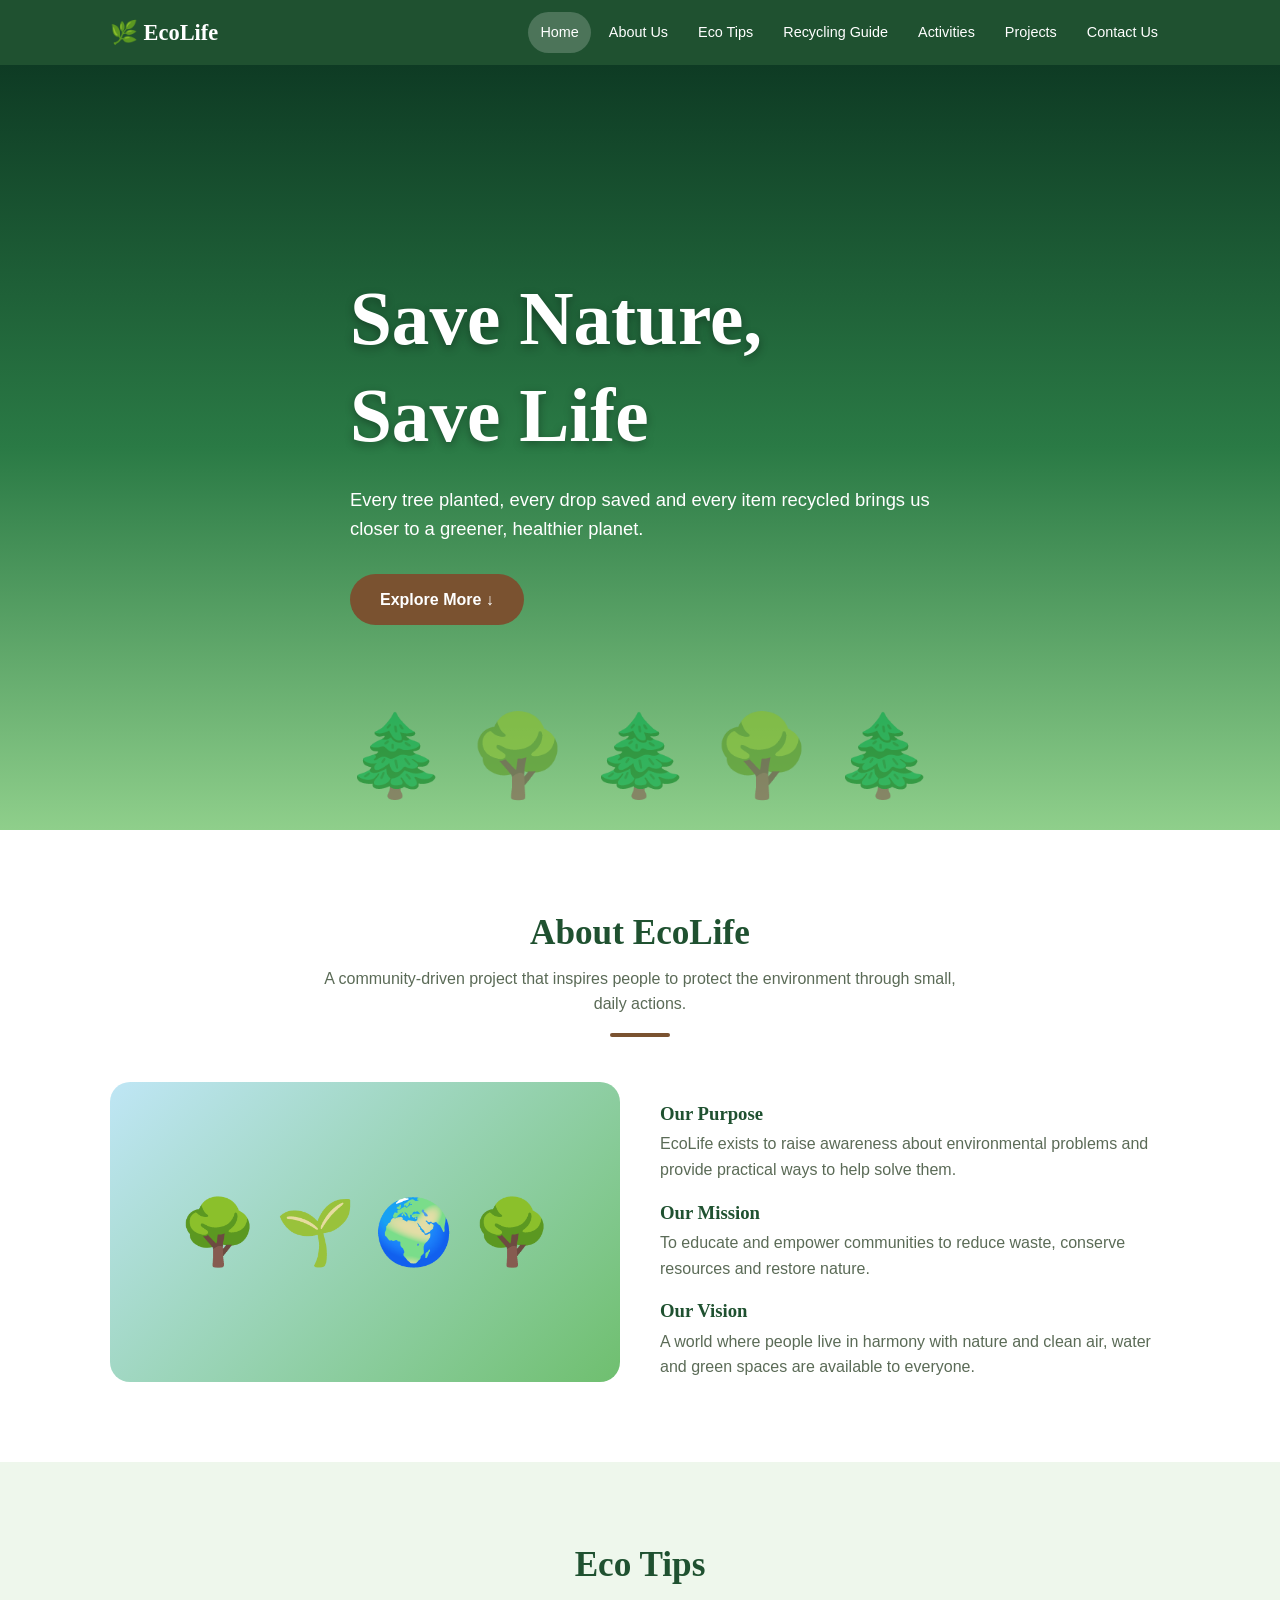
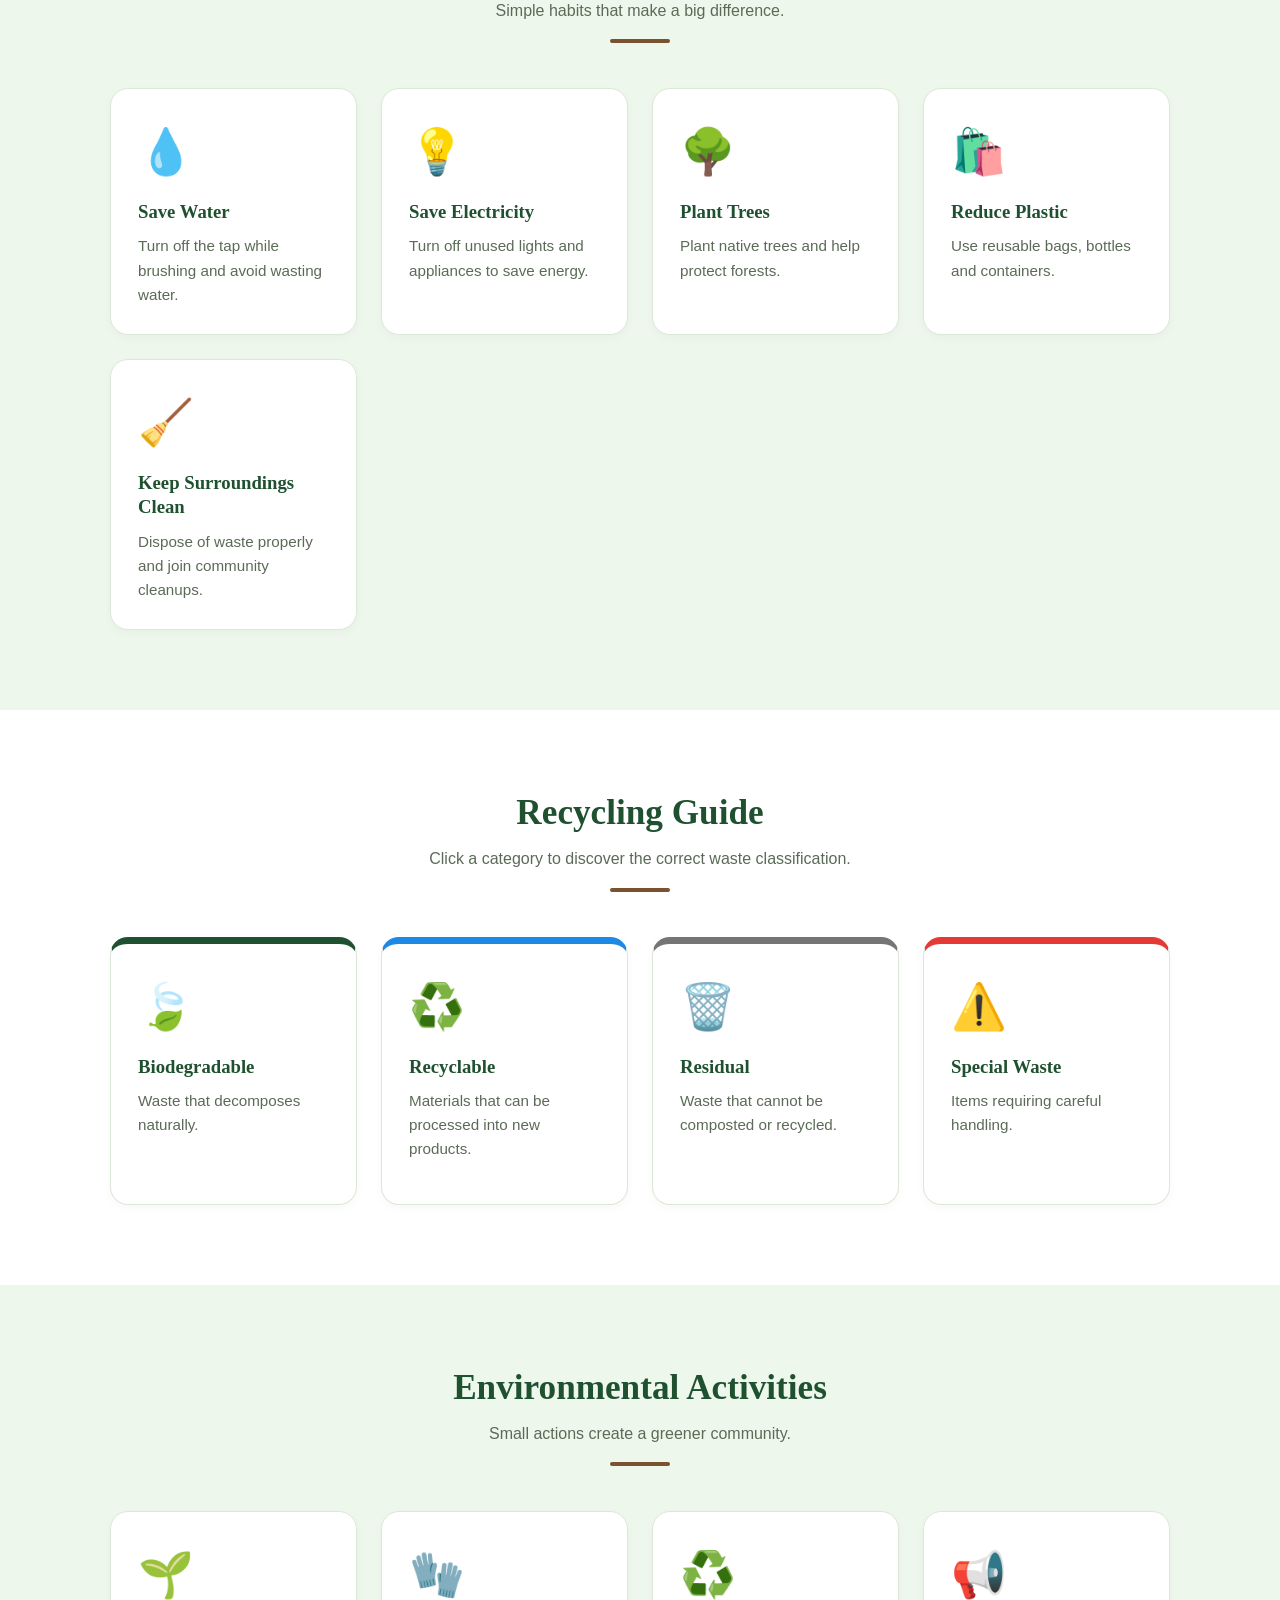
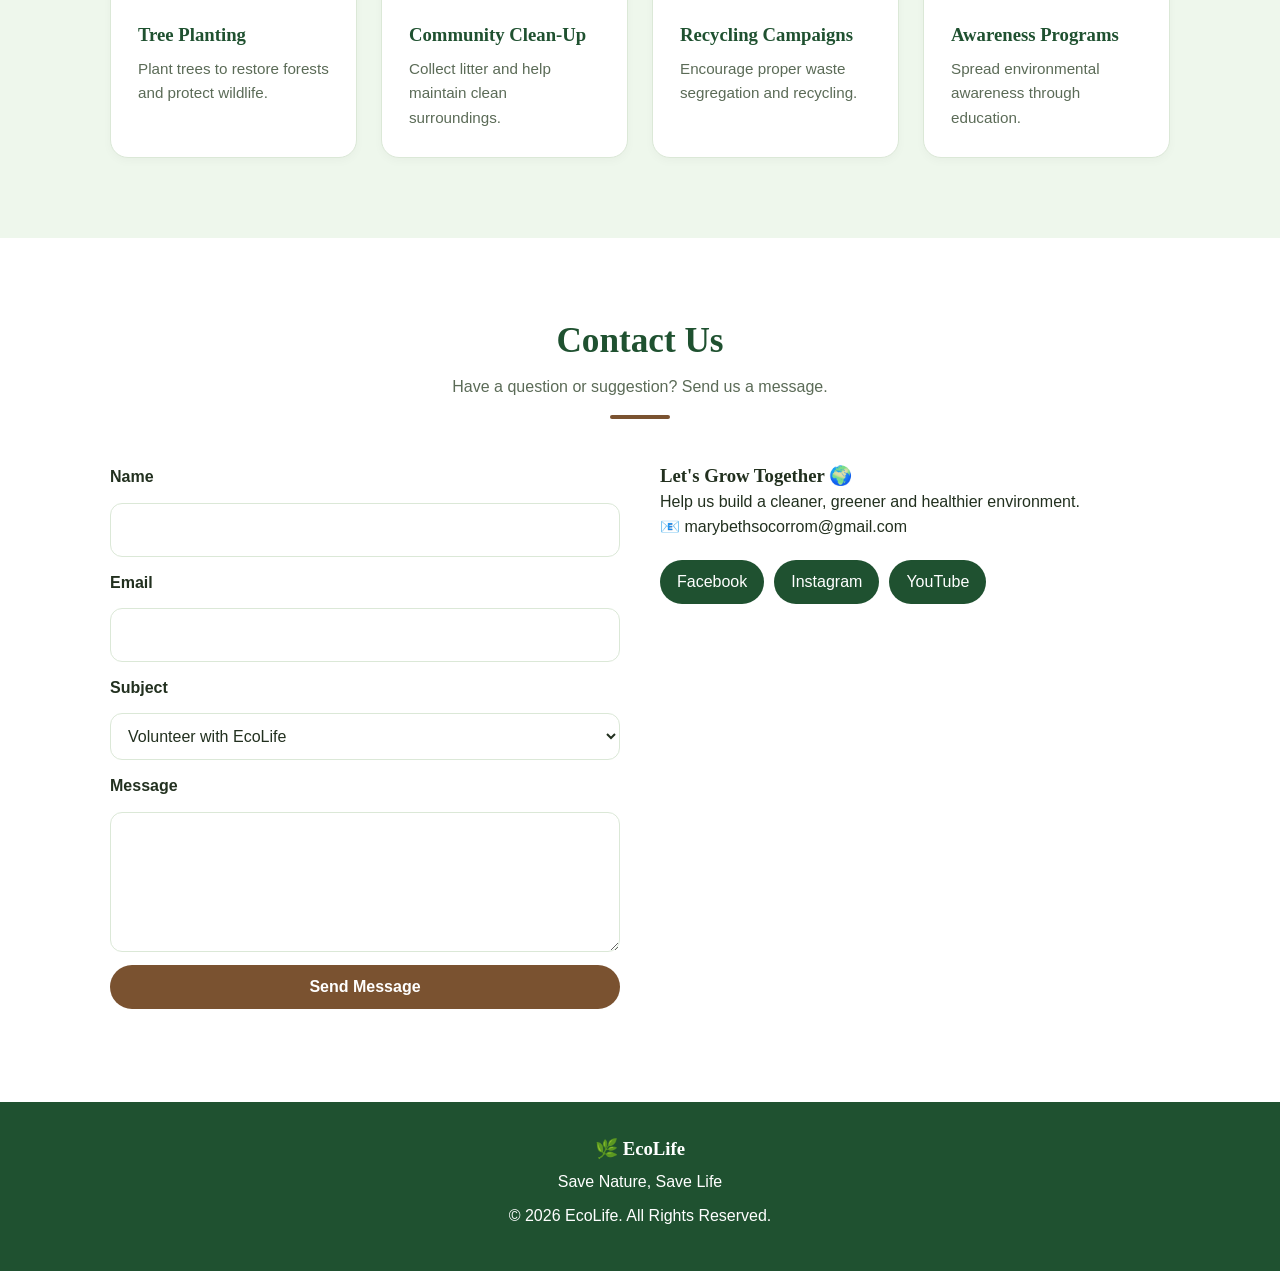
==== index.html @ f0798e6c "Add files via upload" ====
<!DOCTYPE html>
<html lang="en">
<head>
  <meta charset="UTF-8">
  <meta name="viewport" content="width=device-width, initial-scale=1.0">
  <title>EcoLife - Save Nature, Save Life</title>
  <link rel="stylesheet" href="style.css">
</head>
<body>

<nav>
  <div class="wrap">
    <a href="index.html" class="logo">🌿 EcoLife</a>
    <button class="burger" id="burger">☰</button>
    <ul class="menu" id="menu">
      <li><a href="index.html" class="active">Home</a></li>
      <li><a href="#about">About Us</a></li>
      <li><a href="#tips">Eco Tips</a></li>
      <li><a href="#recycling">Recycling Guide</a></li>
      <li><a href="#activities">Activities</a></li>
      <li><a href="projects.html">Projects</a></li>
      <li><a href="#contact">Contact Us</a></li>
    </ul>
  </div>
</nav>

<header class="hero" id="home">
  <div class="wrap">
    <h1>Save Nature,<br>Save Life</h1>
    <p>Every tree planted, every drop saved and every item recycled brings us closer to a greener, healthier planet.</p>
    <a href="#about" class="btn">Explore More ↓</a>
  </div>
</header>

<section id="about">
  <div class="wrap">
    <div class="title">
      <h2>About EcoLife</h2>
      <p>A community-driven project that inspires people to protect the environment through small, daily actions.</p>
    </div>

    <div class="about">
      <div class="art">
        <div class="nature-art">🌳 🌱 🌍 🌳</div>
      </div>
      <div>
        <h3>Our Purpose</h3>
        <p>EcoLife exists to raise awareness about environmental problems and provide practical ways to help solve them.</p>

        <h3>Our Mission</h3>
        <p>To educate and empower communities to reduce waste, conserve resources and restore nature.</p>

        <h3>Our Vision</h3>
        <p>A world where people live in harmony with nature and clean air, water and green spaces are available to everyone.</p>
      </div>
    </div>
  </div>
</section>

<section id="tips" class="alt">
  <div class="wrap">
    <div class="title">
      <h2>Eco Tips</h2>
      <p>Simple habits that make a big difference.</p>
    </div>

    <div class="grid">
      <div class="card"><div class="ic">💧</div><h3>Save Water</h3><p>Turn off the tap while brushing and avoid wasting water.</p></div>
      <div class="card"><div class="ic">💡</div><h3>Save Electricity</h3><p>Turn off unused lights and appliances to save energy.</p></div>
      <div class="card"><div class="ic">🌳</div><h3>Plant Trees</h3><p>Plant native trees and help protect forests.</p></div>
      <div class="card"><div class="ic">🛍️</div><h3>Reduce Plastic</h3><p>Use reusable bags, bottles and containers.</p></div>
      <div class="card"><div class="ic">🧹</div><h3>Keep Surroundings Clean</h3><p>Dispose of waste properly and join community cleanups.</p></div>
    </div>
  </div>
</section>

<section id="recycling">
  <div class="wrap">
    <div class="title">
      <h2>Recycling Guide</h2>
      <p>Click a category to discover the correct waste classification.</p>
    </div>

    <div class="grid">
      <div class="card bin">
        <div class="ic">🍃</div>
        <h3>Biodegradable</h3>
        <p>Waste that decomposes naturally.</p>
        <ul>
          <li>Fruit and vegetable peels</li>
          <li>Leaves and garden waste</li>
          <li>Eggshells</li>
          <li>Food scraps</li>
        </ul>
      </div>

      <div class="card bin">
        <div class="ic">♻️</div>
        <h3>Recyclable</h3>
        <p>Materials that can be processed into new products.</p>
        <ul>
          <li>Glass bottles</li>
          <li>Metal cans</li>
          <li>Paper and cardboard</li>
          <li>Clean plastic bottles</li>
        </ul>
      </div>

      <div class="card bin">
        <div class="ic">🗑️</div>
        <h3>Residual</h3>
        <p>Waste that cannot be composted or recycled.</p>
        <ul>
          <li>Used tissues</li>
          <li>Candy wrappers</li>
          <li>Dirty sponges</li>
          <li>Diapers</li>
        </ul>
      </div>

      <div class="card bin">
        <div class="ic">⚠️</div>
        <h3>Special Waste</h3>
        <p>Items requiring careful handling.</p>
        <ul>
          <li>Batteries</li>
          <li>Electronic waste</li>
          <li>Expired medicines</li>
          <li>Paint and chemicals</li>
        </ul>
      </div>
    </div>
  </div>
</section>

<section id="activities" class="alt">
  <div class="wrap">
    <div class="title">
      <h2>Environmental Activities</h2>
      <p>Small actions create a greener community.</p>
    </div>

    <div class="grid">
      <div class="card"><div class="ic">🌱</div><h3>Tree Planting</h3><p>Plant trees to restore forests and protect wildlife.</p></div>
      <div class="card"><div class="ic">🧤</div><h3>Community Clean-Up</h3><p>Collect litter and help maintain clean surroundings.</p></div>
      <div class="card"><div class="ic">♻️</div><h3>Recycling Campaigns</h3><p>Encourage proper waste segregation and recycling.</p></div>
      <div class="card"><div class="ic">📢</div><h3>Awareness Programs</h3><p>Spread environmental awareness through education.</p></div>
    </div>
  </div>
</section>

<section id="contact">
  <div class="wrap">
    <div class="title">
      <h2>Contact Us</h2>
      <p>Have a question or suggestion? Send us a message.</p>
    </div>

    <div class="contact">
      <form id="contactForm">
        <label>Name</label>
        <input type="text" id="name" required>

        <label>Email</label>
        <input type="email" id="email" required>

        <label>Subject</label>
        <select id="subject">
          <option>Volunteer with EcoLife</option>
          <option>Ask a Question</option>
          <option>Suggest an Idea</option>
        </select>

        <label>Message</label>
        <textarea id="message" required></textarea>

        <button class="btn" type="submit">Send Message</button>
        <p id="response"></p>
      </form>

      <div>
        <h3>Let's Grow Together 🌍</h3>
        <p>Help us build a cleaner, greener and healthier environment.</p>
        <p>📧 marybethsocorrom@gmail.com</p>
        <div class="social">
          <a href="https://facebook.com">Facebook</a>
          <a href="https://instagram.com">Instagram</a>
          <a href="https://youtube.com">YouTube</a>
        </div>
      </div>
    </div>
  </div>
</section>

<footer>
  <h3>🌿 EcoLife</h3>
  <p>Save Nature, Save Life</p>
  <p>© <span id="year"></span> EcoLife. All Rights Reserved.</p>
</footer>

<script src="script.js"></script>
</body>
</html>
---- style.css ----
:root {
  --forest: #1f5130;
  --leaf: #a8d5a2;
  --mint: #eef7ec;
  --brown: #7a5230;
  --bg: #ffffff;
  --text: #22301f;
  --card: #ffffff;
  --muted: #5b6b57;
  --line: #dbe8d7;
}

* {
  box-sizing: border-box;
  margin: 0;
  padding: 0;
}

html {
  scroll-behavior: smooth;
  scroll-padding-top: 75px;
}

body {
  font-family: Arial, Helvetica, sans-serif;
  background: var(--bg);
  color: var(--text);
  line-height: 1.6;
}

h1, h2, h3 {
  font-family: Georgia, serif;
  line-height: 1.3;
}

a {
  color: inherit;
  text-decoration: none;
}

.wrap {
  max-width: 1100px;
  margin: auto;
  padding: 0 20px;
}

section {
  padding: 80px 0;
}

.alt {
  background: var(--mint);
}

/* Navigation */

nav {
  position: sticky;
  top: 0;
  z-index: 100;
  background: var(--forest);
  color: white;
}

nav .wrap {
  display: flex;
  align-items: center;
  justify-content: space-between;
  min-height: 65px;
}

.logo {
  font-family: Georgia, serif;
  font-weight: bold;
  font-size: 1.4rem;
}

.menu {
  display: flex;
  gap: 6px;
  list-style: none;
}

.menu a {
  display: block;
  padding: 9px 12px;
  border-radius: 25px;
  font-size: 0.9rem;
  transition: 0.3s;
}

.menu a:hover,
.menu a.active {
  background: rgba(255, 255, 255, 0.2);
}

.burger {
  display: none;
  background: none;
  border: none;
  color: white;
  font-size: 1.8rem;
  cursor: pointer;
}

/* Hero */

.hero {
  min-height: 85vh;
  display: flex;
  align-items: center;
  color: white;
  background: linear-gradient(
    180deg,
    #0e3b24,
    #2a7a45,
    #8fcf8b
  );
  position: relative;
  overflow: hidden;
}

.hero::after {
  content: "🌲       🌳       🌲       🌳       🌲";
  position: absolute;
  bottom: 10px;
  left: 0;
  width: 100%;
  text-align: center;
  font-size: clamp(2rem, 7vw, 5rem);
  opacity: 0.6;
  pointer-events: none;
}

.hero .wrap {
  position: relative;
  z-index: 2;
}

.hero h1 {
  font-size: clamp(2.5rem, 7vw, 4.7rem);
  text-shadow: 0 3px 10px #0005;
}

.hero p {
  max-width: 580px;
  font-size: 1.15rem;
  margin: 20px 0 30px;
}

.project-hero {
  min-height: 65vh;
}

/* Buttons */

.btn {
  display: inline-block;
  background: var(--brown);
  color: white;
  border: none;
  padding: 13px 30px;
  border-radius: 30px;
  font-size: 1rem;
  font-weight: bold;
  cursor: pointer;
  transition: 0.3s;
}

.btn:hover {
  background: var(--forest);
  transform: translateY(-3px);
}

/* Section Titles */

.title {
  text-align: center;
  margin-bottom: 45px;
}

.title h2 {
  font-size: 2.2rem;
  color: var(--forest);
}

.title p {
  color: var(--muted);
  max-width: 650px;
  margin: 10px auto;
}

.title::after {
  content: "";
  display: block;
  width: 60px;
  height: 4px;
  background: var(--brown);
  margin: 16px auto;
  border-radius: 5px;
}

/* Cards */

.grid {
  display: grid;
  grid-template-columns: repeat(auto-fit, minmax(230px, 1fr));
  gap: 24px;
}

.card {
  background: var(--card);
  border: 1px solid var(--line);
  border-radius: 18px;
  padding: 27px;
  box-shadow: 0 3px 10px #00000008;
  transition: 0.3s;
}

.card:hover {
  transform: translateY(-7px);
  box-shadow: 0 12px 25px #1f513025;
  border-color: var(--forest);
}

.card .ic {
  font-size: 2.8rem;
  margin-bottom: 12px;
}

.card h3 {
  color: var(--forest);
  margin-bottom: 10px;
}

.card p {
  color: var(--muted);
  font-size: 0.95rem;
}

/* About */

.about {
  display: grid;
  grid-template-columns: 1fr 1fr;
  gap: 40px;
  align-items: center;
}

.art {
  min-height: 300px;
  border-radius: 20px;
  background: linear-gradient(135deg, #bfe6f5, #6fbf6f);
  display: flex;
  align-items: center;
  justify-content: center;
}

.nature-art {
  font-size: clamp(2rem, 6vw, 4rem);
}

.about h3 {
  color: var(--forest);
  margin: 18px 0 5px;
}

.about p {
  color: var(--muted);
}

/* Recycling */

.bin {
  border-top: 7px solid var(--forest);
  cursor: pointer;
}

.bin:nth-child(2) {
  border-top-color: #1e88e5;
}

.bin:nth-child(3) {
  border-top-color: #757575;
}

.bin:nth-child(4) {
  border-top-color: #e53935;
}

.bin ul {
  margin: 15px 0 0 20px;
  max-height: 0;
  overflow: hidden;
  opacity: 0;
  transition: 0.4s;
}

.bin.open ul {
  max-height: 200px;
  opacity: 1;
}

/* Projects */

.project-card {
  text-align: center;
}

.project-icon {
  font-size: 4rem;
  margin-bottom: 15px;
}

.tag {
  display: inline-block;
  margin-top: 18px;
  padding: 6px 15px;
  background: var(--mint);
  color: var(--forest);
  border-radius: 20px;
  font-size: 0.8rem;
  font-weight: bold;
}

/* Contact */

.contact {
  display: grid;
  grid-template-columns: 1fr 1fr;
  gap: 40px;
}

form {
  display: grid;
  gap: 13px;
}

label {
  font-weight: bold;
}

input,
select,
textarea {
  width: 100%;
  padding: 13px;
  border: 1px solid var(--line);
  border-radius: 12px;
  background: var(--card);
  color: var(--text);
  font: inherit;
}

textarea {
  min-height: 140px;
  resize: vertical;
}

input:focus,
select:focus,
textarea:focus {
  outline: 2px solid var(--forest);
}

#response {
  color: var(--forest);
  font-weight: bold;
}

.social {
  display: flex;
  gap: 10px;
  flex-wrap: wrap;
  margin-top: 20px;
}

.social a {
  background: var(--forest);
  color: white;
  padding: 9px 17px;
  border-radius: 25px;
}

.social a:hover {
  background: var(--brown);
}

/* Footer */

footer {
  background: var(--forest);
  color: white;
  text-align: center;
  padding: 35px 20px;
}

footer p {
  margin: 8px;
}

footer a {
  margin: 8px;
}

/* Animation */

.fade {
  opacity: 0;
  transform: translateY(25px);
  transition: 0.7s;
}

.fade.show {
  opacity: 1;
  transform: translateY(0);
}

.center {
  text-align: center;
}

.center h2 {
  color: var(--forest);
  margin-bottom: 15px;
}

.center p {
  margin-bottom: 20px;
}

/* Mobile Responsive */

@media (max-width: 820px) {
  .burger {
    display: block;
  }

  .menu {
    display: none;
    position: absolute;
    top: 65px;
    left: 0;
    width: 100%;
    background: var(--forest);
    flex-direction: column;
    padding: 15px 20px;
  }

  .menu.open {
    display: flex;
  }

  .menu a {
    padding: 12px;
  }

  .about,
  .contact {
    grid-template-columns: 1fr;
  }

  section {
    padding: 55px 0;
  }

  .hero {
    min-height: 75vh;
  }
}

@media (max-width: 480px) {
  .title h2 {
    font-size: 1.8rem;
  }

  .grid {
    grid-template-columns: 1fr;
  }

  .hero h1 {
    font-size: 2.8rem;
  }
}

@media (prefers-reduced-motion: reduce) {
  * {
    animation: none !important;
    transition: none !important;
    scroll-behavior: auto !important;
  }
}
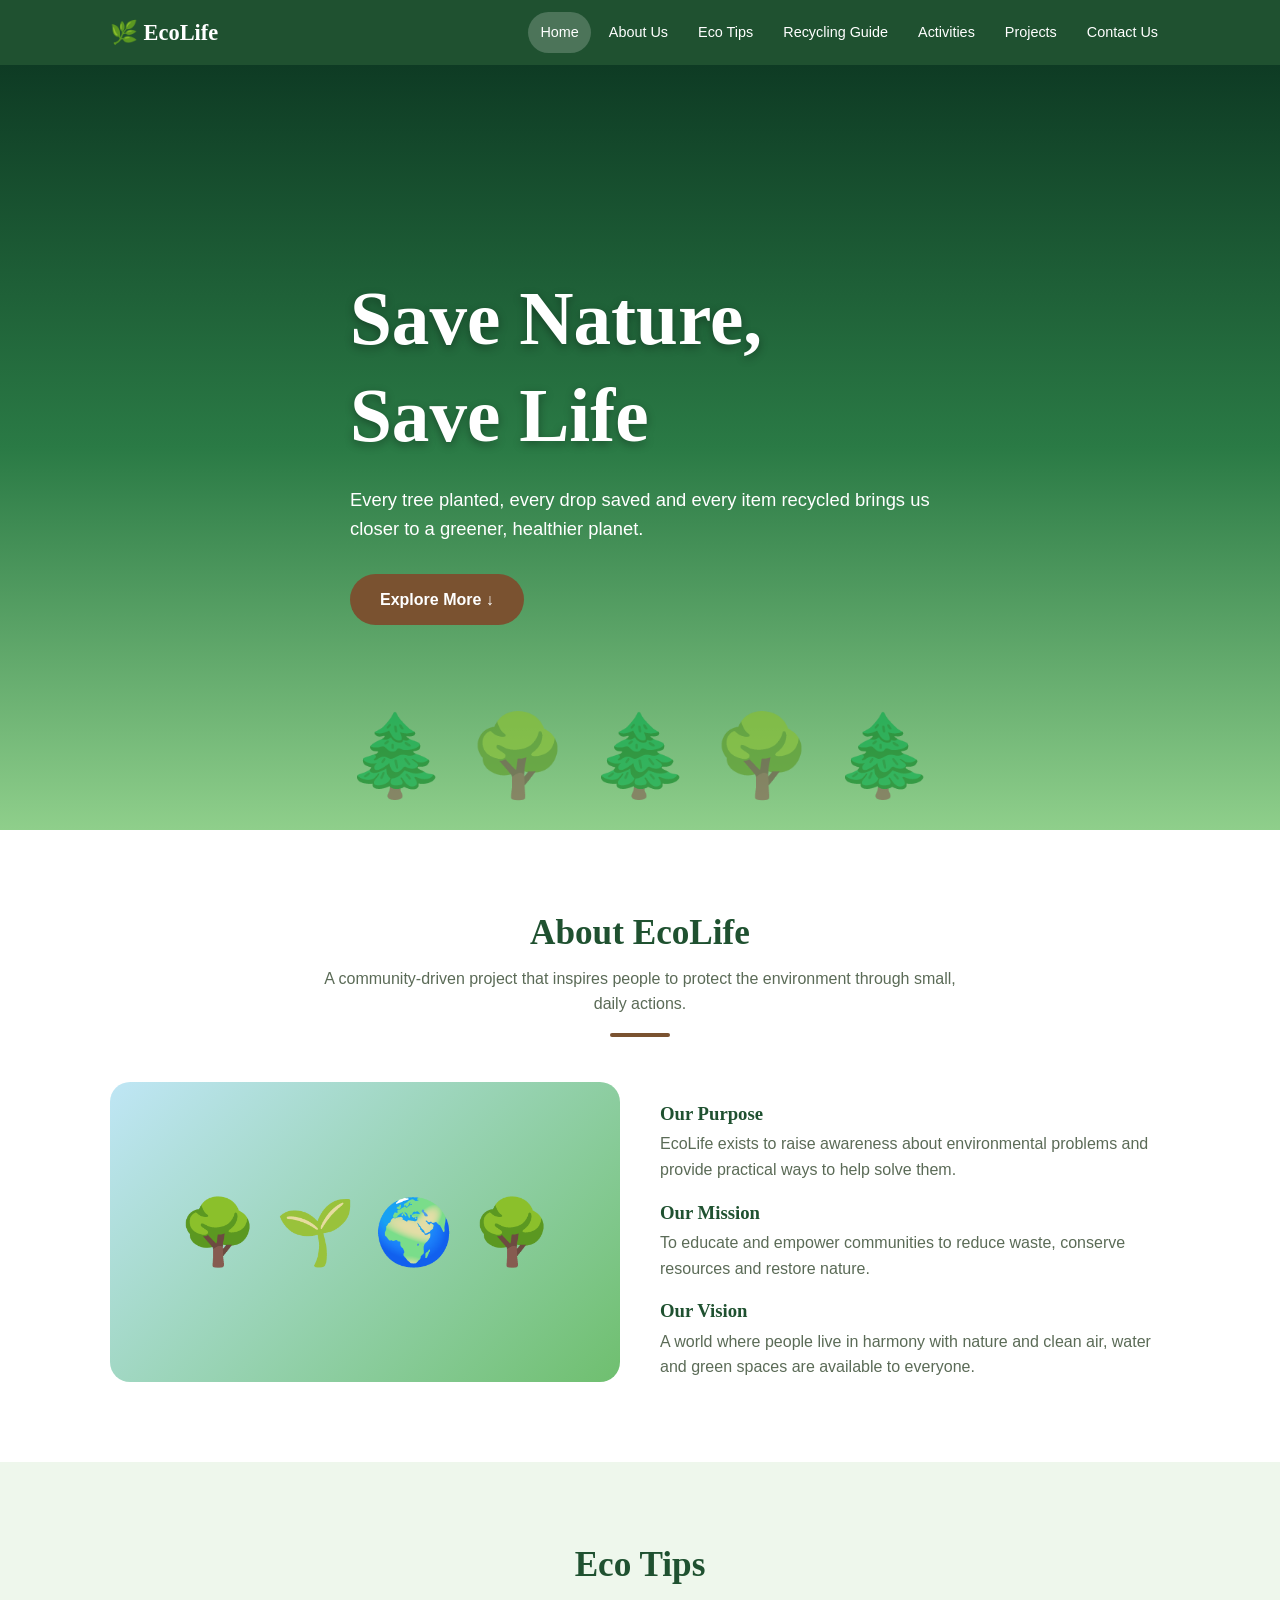
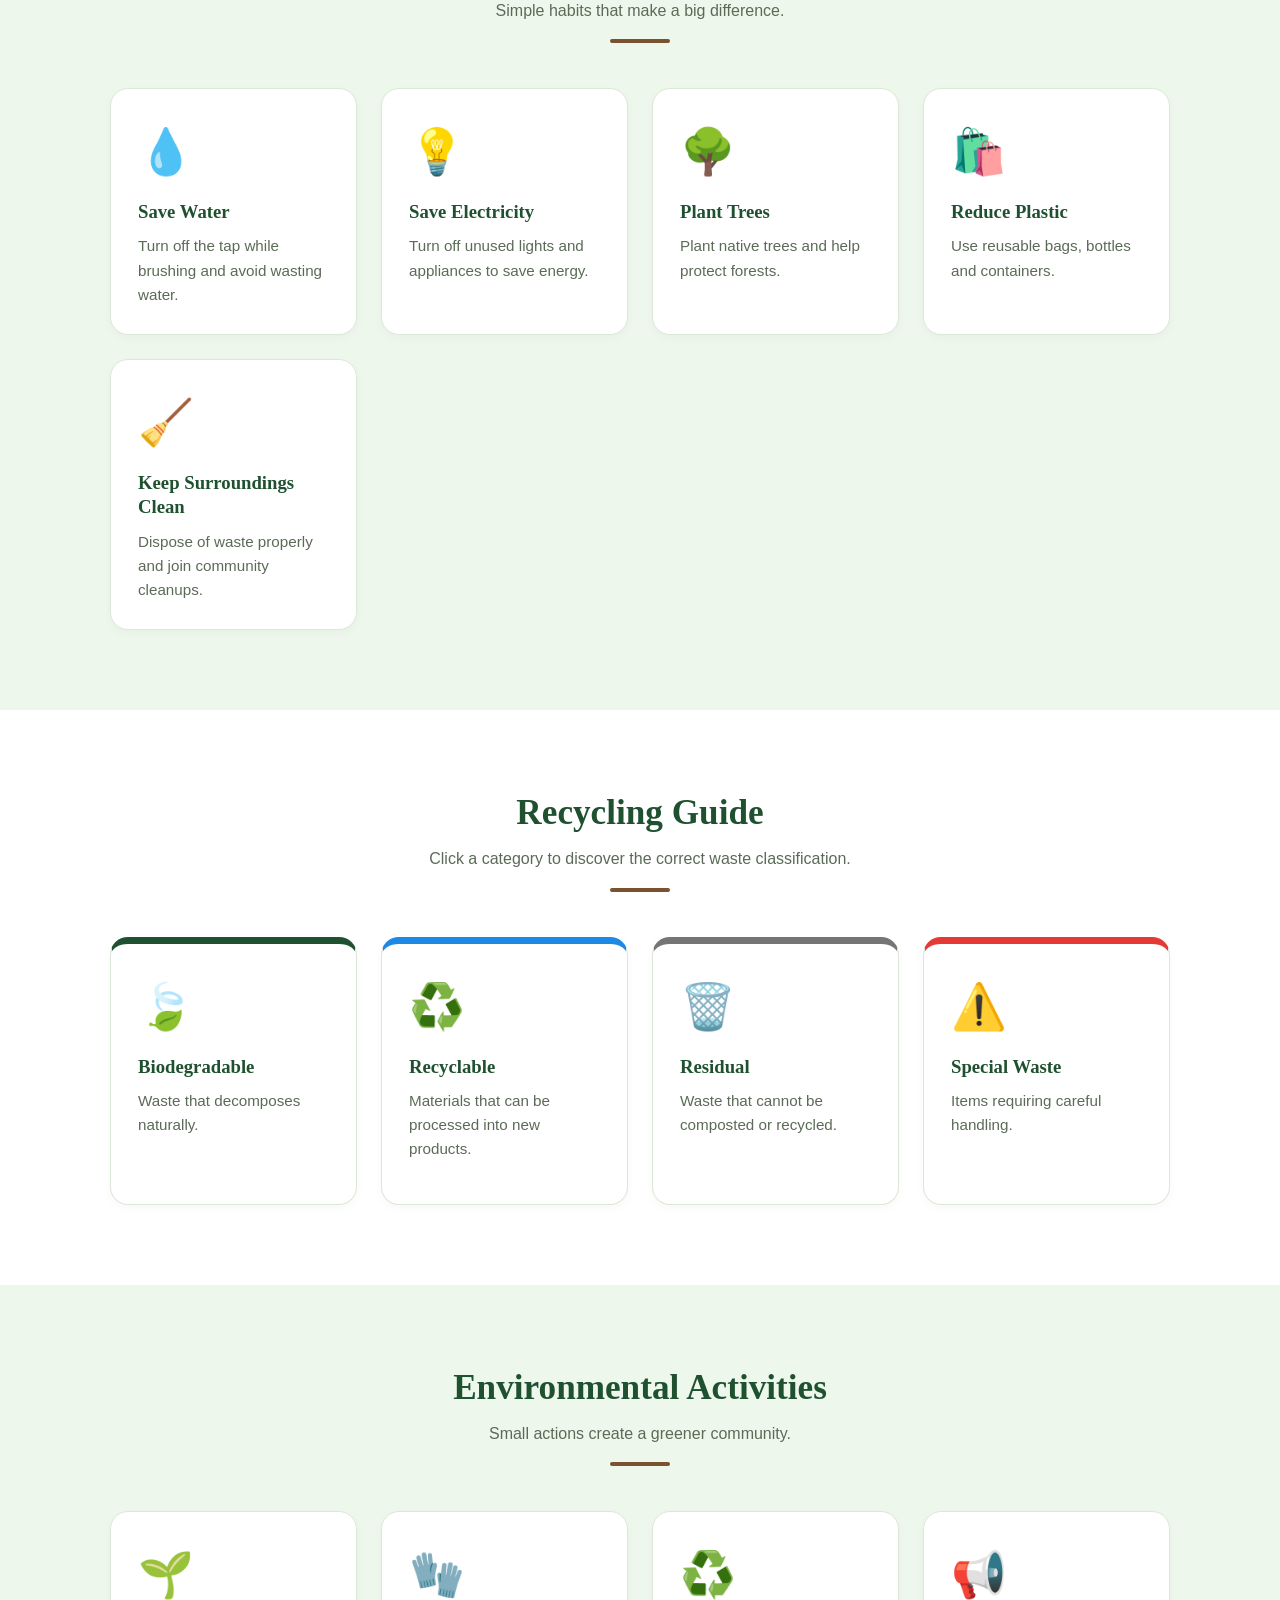
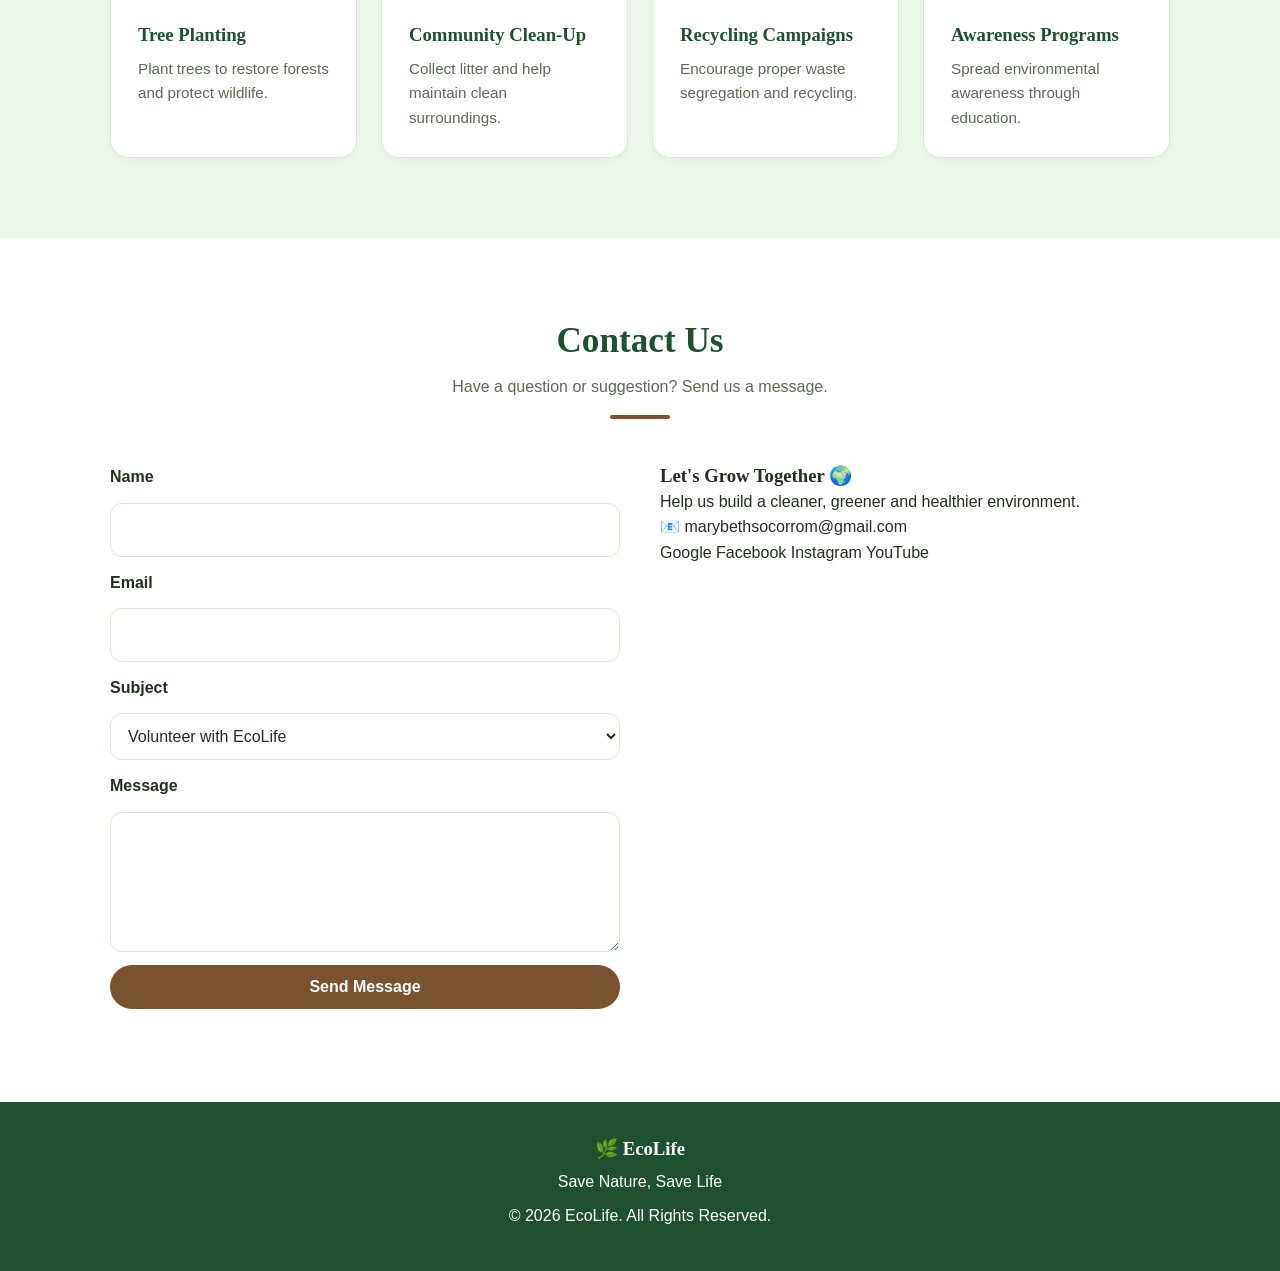
==== commit 57afb5c1: "Add files via upload" ====
--- a/index.html
+++ b/index.html
@@ -182,7 +182,7 @@
         <h3>Let's Grow Together 🌍</h3>
         <p>Help us build a cleaner, greener and healthier environment.</p>
         <p>📧 marybethsocorrom@gmail.com</p>
-        <div class="social">
+         <a href="https://Google.com">Google</a>
           <a href="https://facebook.com">Facebook</a>
           <a href="https://instagram.com">Instagram</a>
           <a href="https://youtube.com">YouTube</a>
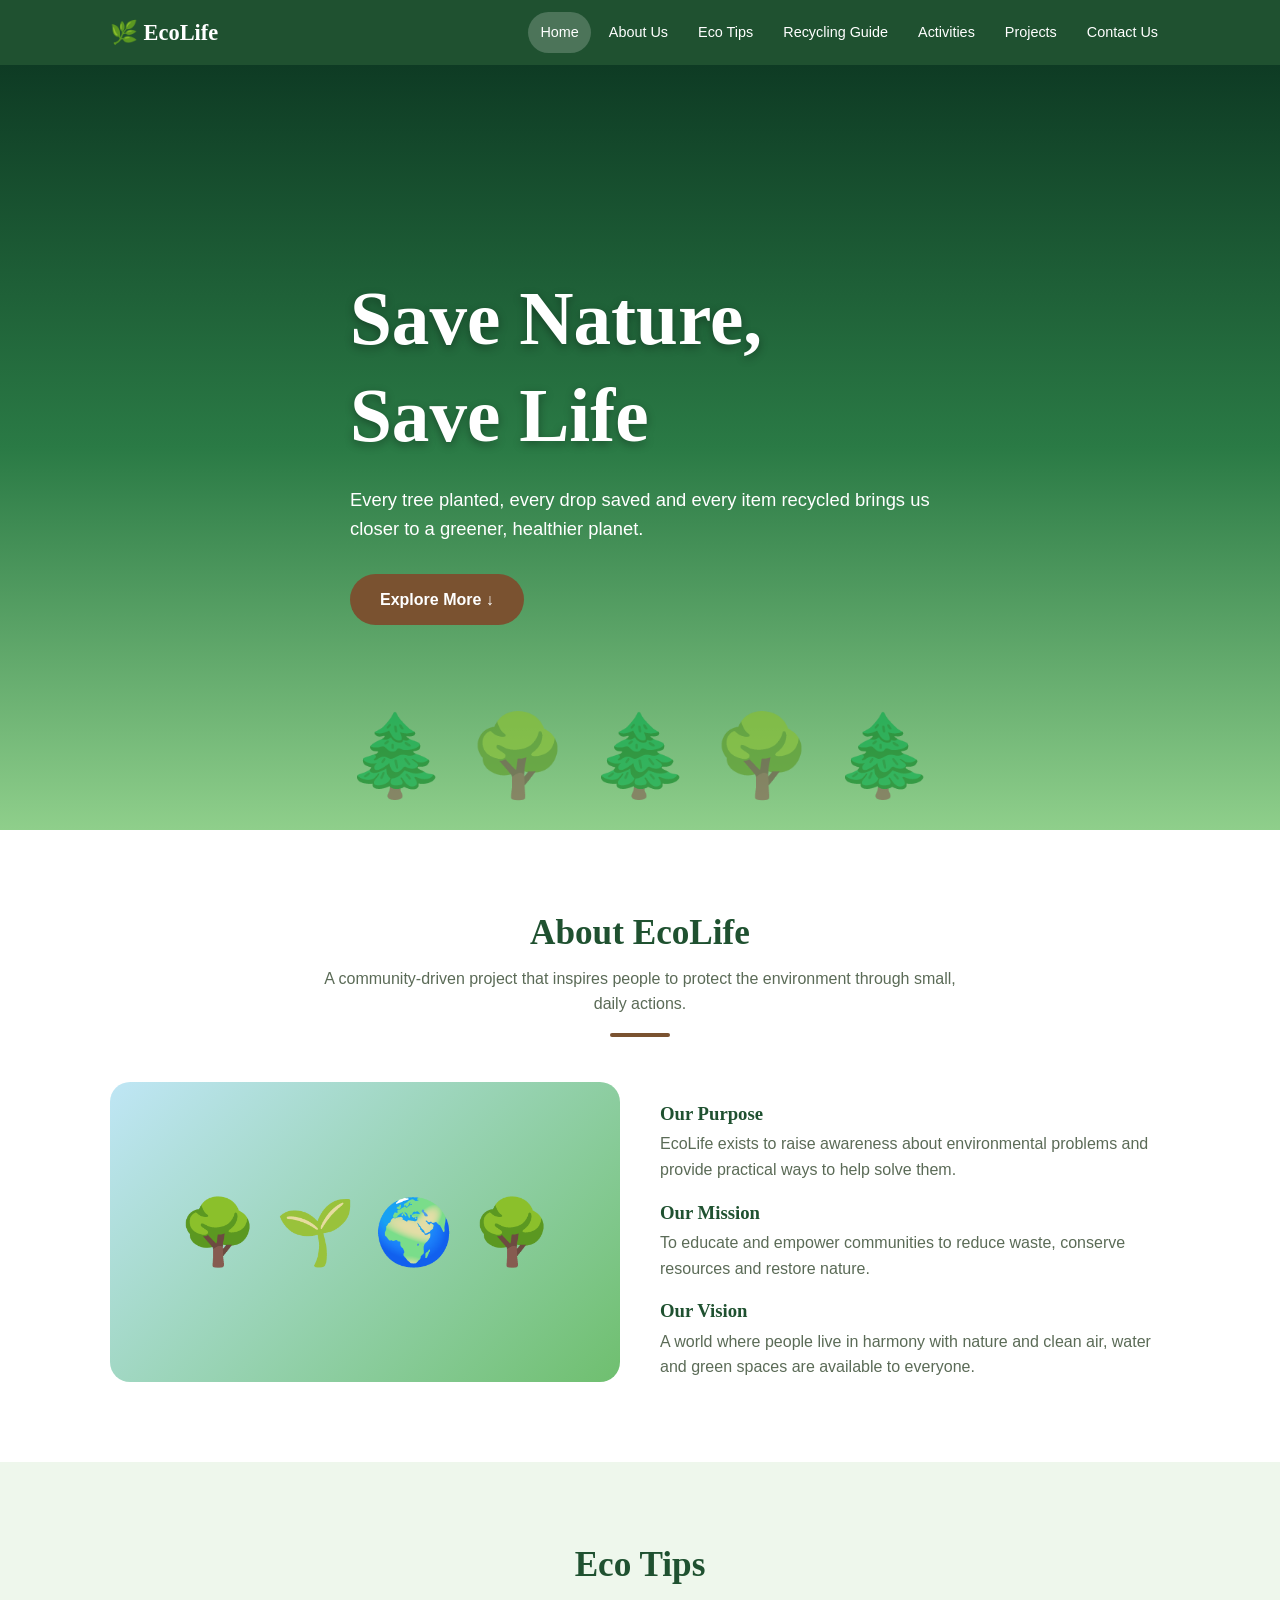
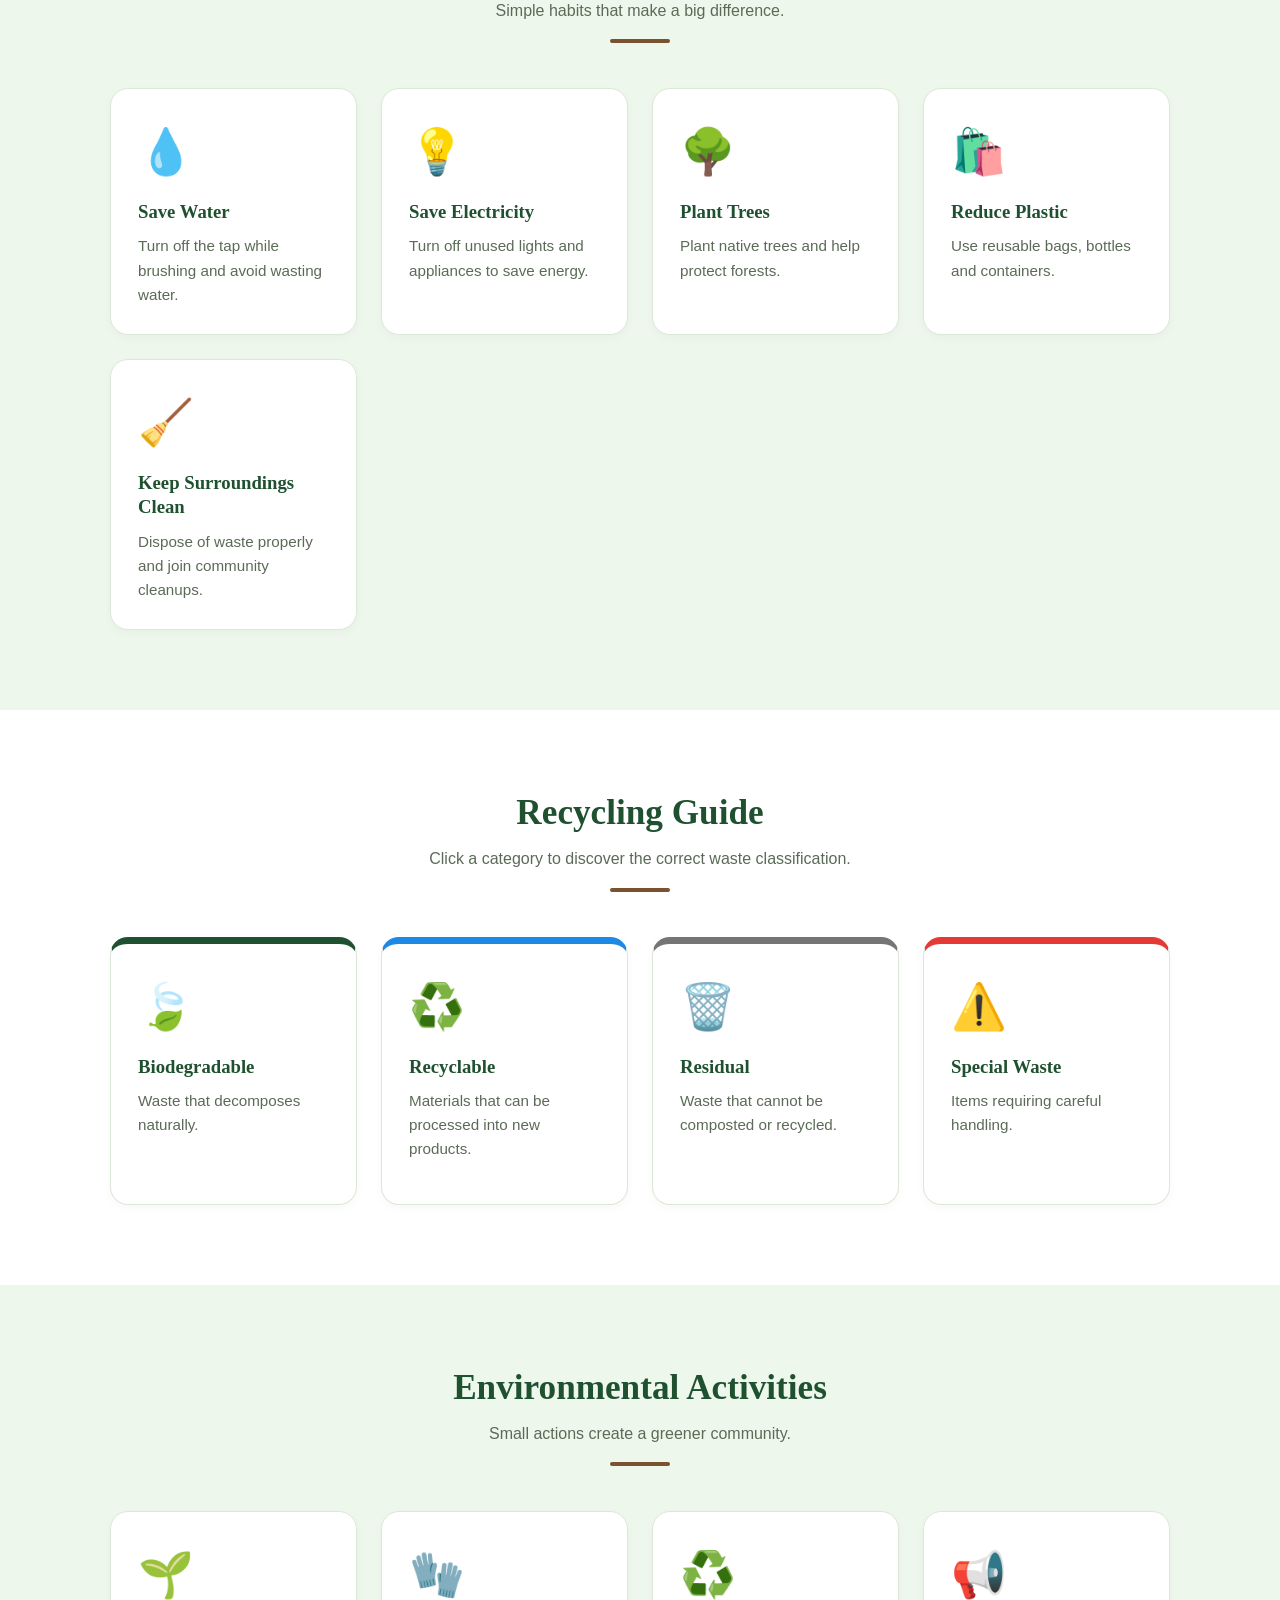
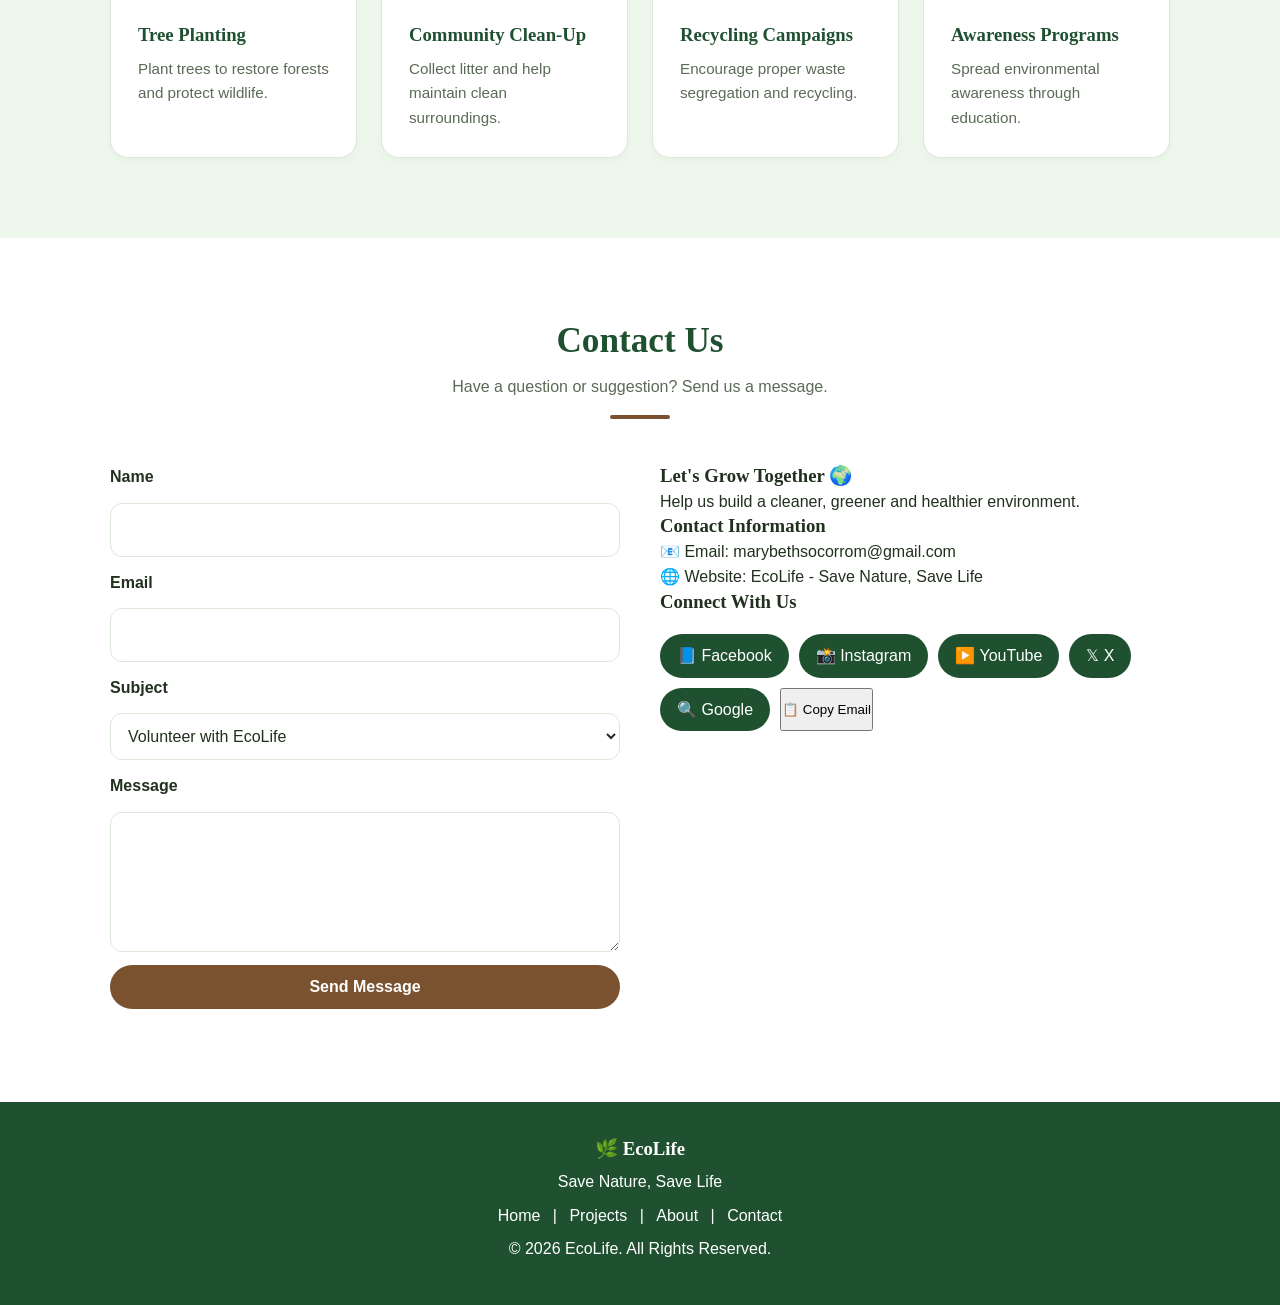
==== commit 1ed6f48b: "Add files via upload" ====
--- a/index.html
+++ b/index.html
@@ -12,6 +12,7 @@
   <div class="wrap">
     <a href="index.html" class="logo">🌿 EcoLife</a>
     <button class="burger" id="burger">☰</button>
+
     <ul class="menu" id="menu">
       <li><a href="index.html" class="active">Home</a></li>
       <li><a href="#about">About Us</a></li>
@@ -43,6 +44,7 @@
       <div class="art">
         <div class="nature-art">🌳 🌱 🌍 🌳</div>
       </div>
+
       <div>
         <h3>Our Purpose</h3>
         <p>EcoLife exists to raise awareness about environmental problems and provide practical ways to help solve them.</p>
@@ -65,11 +67,35 @@
     </div>
 
     <div class="grid">
-      <div class="card"><div class="ic">💧</div><h3>Save Water</h3><p>Turn off the tap while brushing and avoid wasting water.</p></div>
-      <div class="card"><div class="ic">💡</div><h3>Save Electricity</h3><p>Turn off unused lights and appliances to save energy.</p></div>
-      <div class="card"><div class="ic">🌳</div><h3>Plant Trees</h3><p>Plant native trees and help protect forests.</p></div>
-      <div class="card"><div class="ic">🛍️</div><h3>Reduce Plastic</h3><p>Use reusable bags, bottles and containers.</p></div>
-      <div class="card"><div class="ic">🧹</div><h3>Keep Surroundings Clean</h3><p>Dispose of waste properly and join community cleanups.</p></div>
+      <div class="card">
+        <div class="ic">💧</div>
+        <h3>Save Water</h3>
+        <p>Turn off the tap while brushing and avoid wasting water.</p>
+      </div>
+
+      <div class="card">
+        <div class="ic">💡</div>
+        <h3>Save Electricity</h3>
+        <p>Turn off unused lights and appliances to save energy.</p>
+      </div>
+
+      <div class="card">
+        <div class="ic">🌳</div>
+        <h3>Plant Trees</h3>
+        <p>Plant native trees and help protect forests.</p>
+      </div>
+
+      <div class="card">
+        <div class="ic">🛍️</div>
+        <h3>Reduce Plastic</h3>
+        <p>Use reusable bags, bottles and containers.</p>
+      </div>
+
+      <div class="card">
+        <div class="ic">🧹</div>
+        <h3>Keep Surroundings Clean</h3>
+        <p>Dispose of waste properly and join community cleanups.</p>
+      </div>
     </div>
   </div>
 </section>
@@ -82,6 +108,7 @@
     </div>
 
     <div class="grid">
+
       <div class="card bin">
         <div class="ic">🍃</div>
         <h3>Biodegradable</h3>
@@ -129,6 +156,7 @@
           <li>Paint and chemicals</li>
         </ul>
       </div>
+
     </div>
   </div>
 </section>
@@ -141,10 +169,29 @@
     </div>
 
     <div class="grid">
-      <div class="card"><div class="ic">🌱</div><h3>Tree Planting</h3><p>Plant trees to restore forests and protect wildlife.</p></div>
-      <div class="card"><div class="ic">🧤</div><h3>Community Clean-Up</h3><p>Collect litter and help maintain clean surroundings.</p></div>
-      <div class="card"><div class="ic">♻️</div><h3>Recycling Campaigns</h3><p>Encourage proper waste segregation and recycling.</p></div>
-      <div class="card"><div class="ic">📢</div><h3>Awareness Programs</h3><p>Spread environmental awareness through education.</p></div>
+      <div class="card">
+        <div class="ic">🌱</div>
+        <h3>Tree Planting</h3>
+        <p>Plant trees to restore forests and protect wildlife.</p>
+      </div>
+
+      <div class="card">
+        <div class="ic">🧤</div>
+        <h3>Community Clean-Up</h3>
+        <p>Collect litter and help maintain clean surroundings.</p>
+      </div>
+
+      <div class="card">
+        <div class="ic">♻️</div>
+        <h3>Recycling Campaigns</h3>
+        <p>Encourage proper waste segregation and recycling.</p>
+      </div>
+
+      <div class="card">
+        <div class="ic">📢</div>
+        <h3>Awareness Programs</h3>
+        <p>Spread environmental awareness through education.</p>
+      </div>
     </div>
   </div>
 </section>
@@ -157,36 +204,83 @@
     </div>
 
     <div class="contact">
+
       <form id="contactForm">
-        <label>Name</label>
+        <label for="name">Name</label>
         <input type="text" id="name" required>
 
-        <label>Email</label>
+        <label for="email">Email</label>
         <input type="email" id="email" required>
 
-        <label>Subject</label>
+        <label for="subject">Subject</label>
         <select id="subject">
           <option>Volunteer with EcoLife</option>
           <option>Ask a Question</option>
           <option>Suggest an Idea</option>
         </select>
 
-        <label>Message</label>
+        <label for="message">Message</label>
         <textarea id="message" required></textarea>
 
         <button class="btn" type="submit">Send Message</button>
+
         <p id="response"></p>
       </form>
 
-      <div>
+      <div class="contact-info">
         <h3>Let's Grow Together 🌍</h3>
         <p>Help us build a cleaner, greener and healthier environment.</p>
-        <p>📧 marybethsocorrom@gmail.com</p>
-         <a href="https://Google.com">Google</a>
-          <a href="https://facebook.com">Facebook</a>
-          <a href="https://instagram.com">Instagram</a>
-          <a href="https://youtube.com">YouTube</a>
+
+        <h3>Contact Information</h3>
+
+        <p>
+          📧 Email:
+          <a href="mailto:marybethsocorrom@gmail.com">
+            marybethsocorrom@gmail.com
+          </a>
+        </p>
+
+        <p>
+          🌐 Website: EcoLife - Save Nature, Save Life
+        </p>
+
+        <h3 class="social-title">Connect With Us</h3>
+
+        <div class="social">
+
+          <a href="https://www.facebook.com/"
+             target="_blank" rel="noopener">
+            📘 Facebook
+          </a>
+
+          <a href="https://www.instagram.com/"
+             target="_blank" rel="noopener">
+            📸 Instagram
+          </a>
+
+          <a href="https://www.youtube.com/"
+             target="_blank" rel="noopener">
+            ▶️ YouTube
+          </a>
+
+          <a href="https://x.com/"
+             target="_blank" rel="noopener">
+            𝕏 X
+          </a>
+
+          <a href="https://www.google.com/"
+             target="_blank" rel="noopener">
+            🔍 Google
+          </a>
+
+          <button type="button" id="copyEmail" class="social-copy">
+            📋 Copy Email
+          </button>
+
         </div>
+
+        <p id="copyMessage" class="copy-message"></p>
+
       </div>
     </div>
   </div>
@@ -195,9 +289,18 @@
 <footer>
   <h3>🌿 EcoLife</h3>
   <p>Save Nature, Save Life</p>
+
+  <p>
+    <a href="index.html">Home</a> |
+    <a href="projects.html">Projects</a> |
+    <a href="#about">About</a> |
+    <a href="#contact">Contact</a>
+  </p>
+
   <p>© <span id="year"></span> EcoLife. All Rights Reserved.</p>
 </footer>
 
 <script src="script.js"></script>
 </body>
-</html>+</html>
+
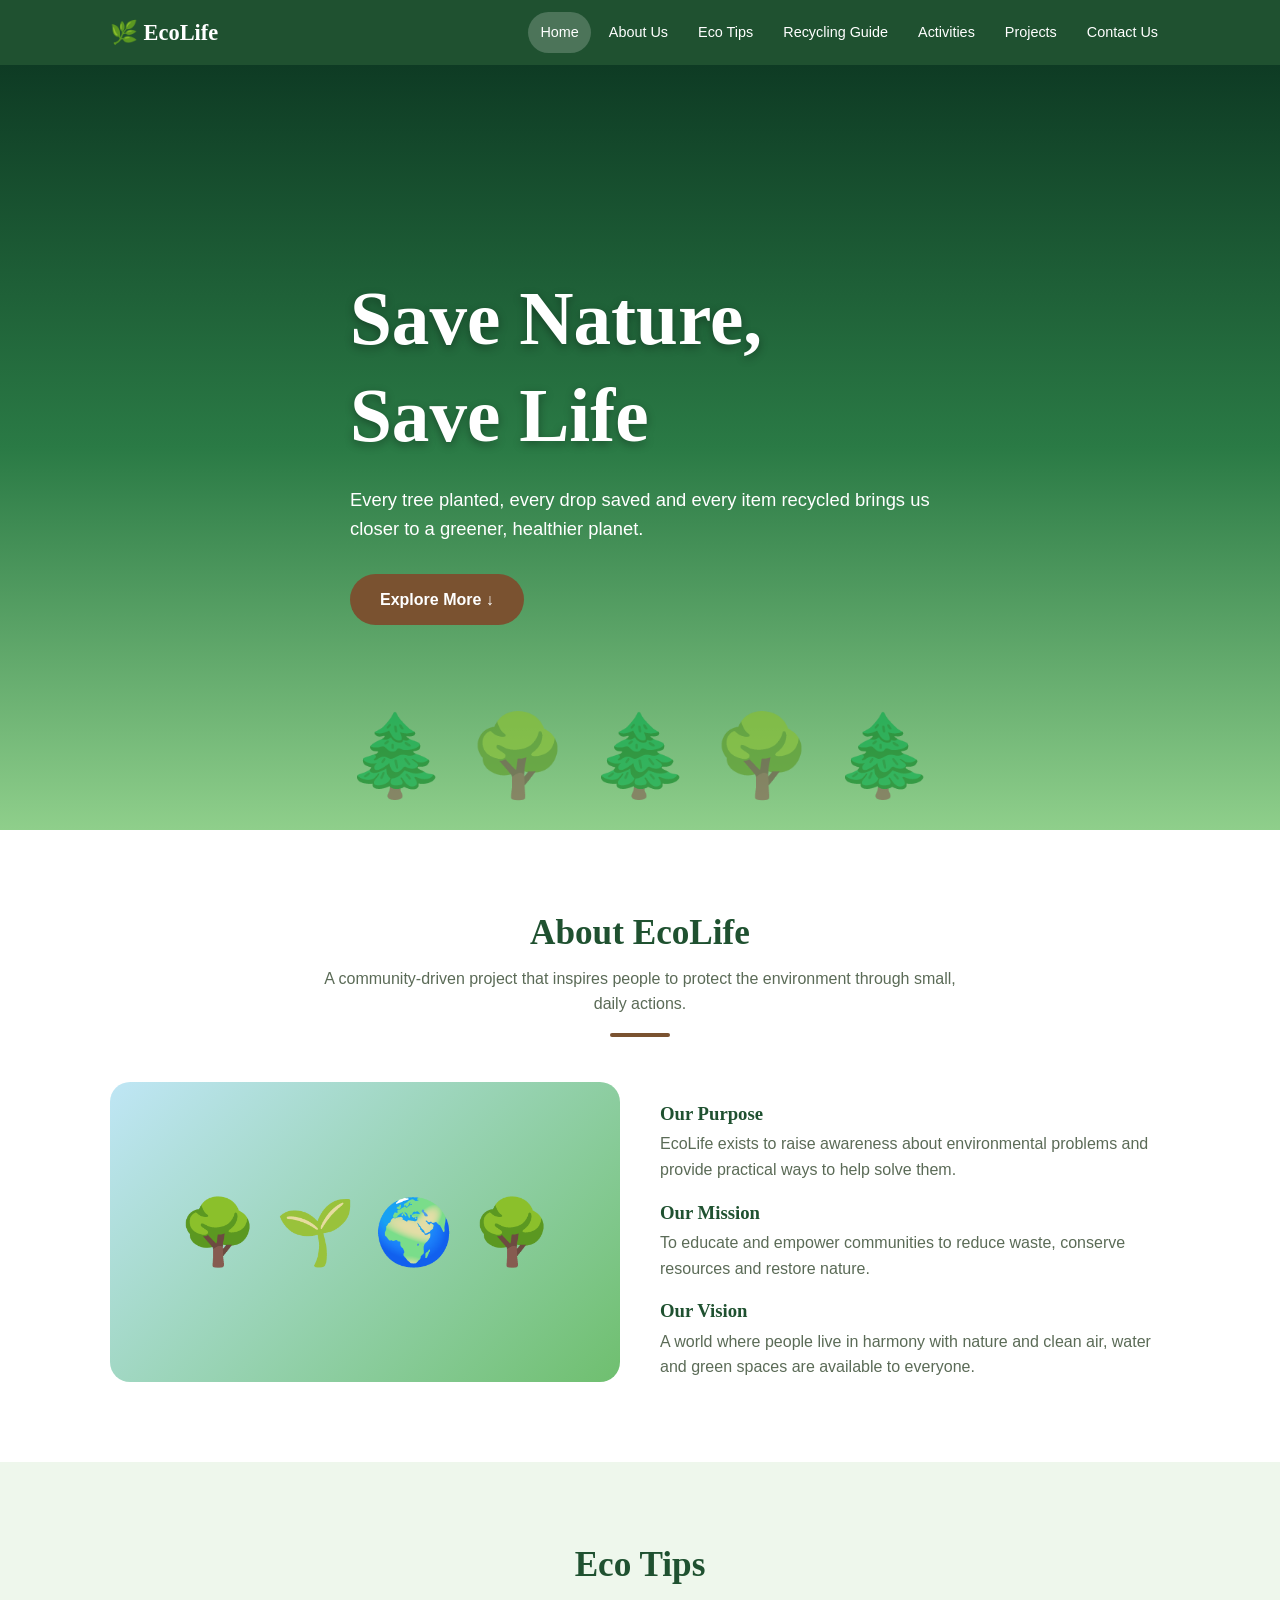
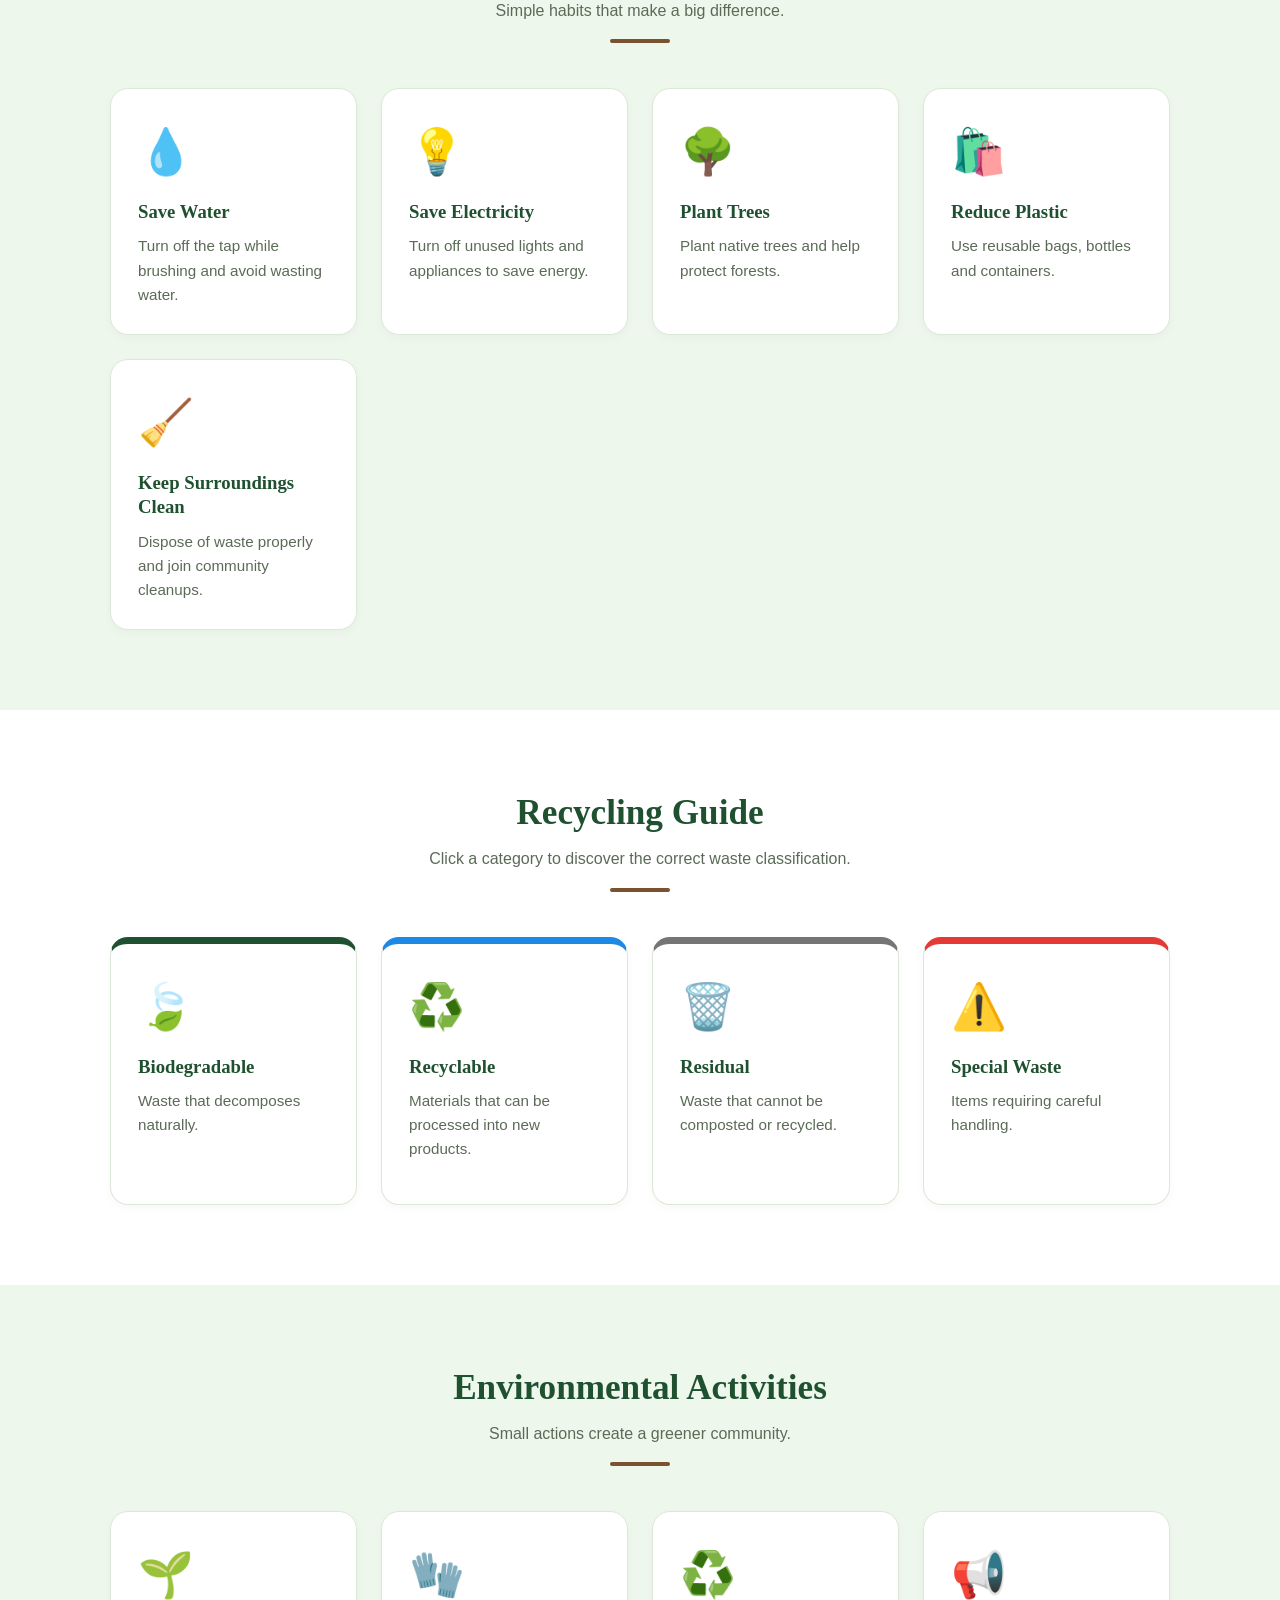
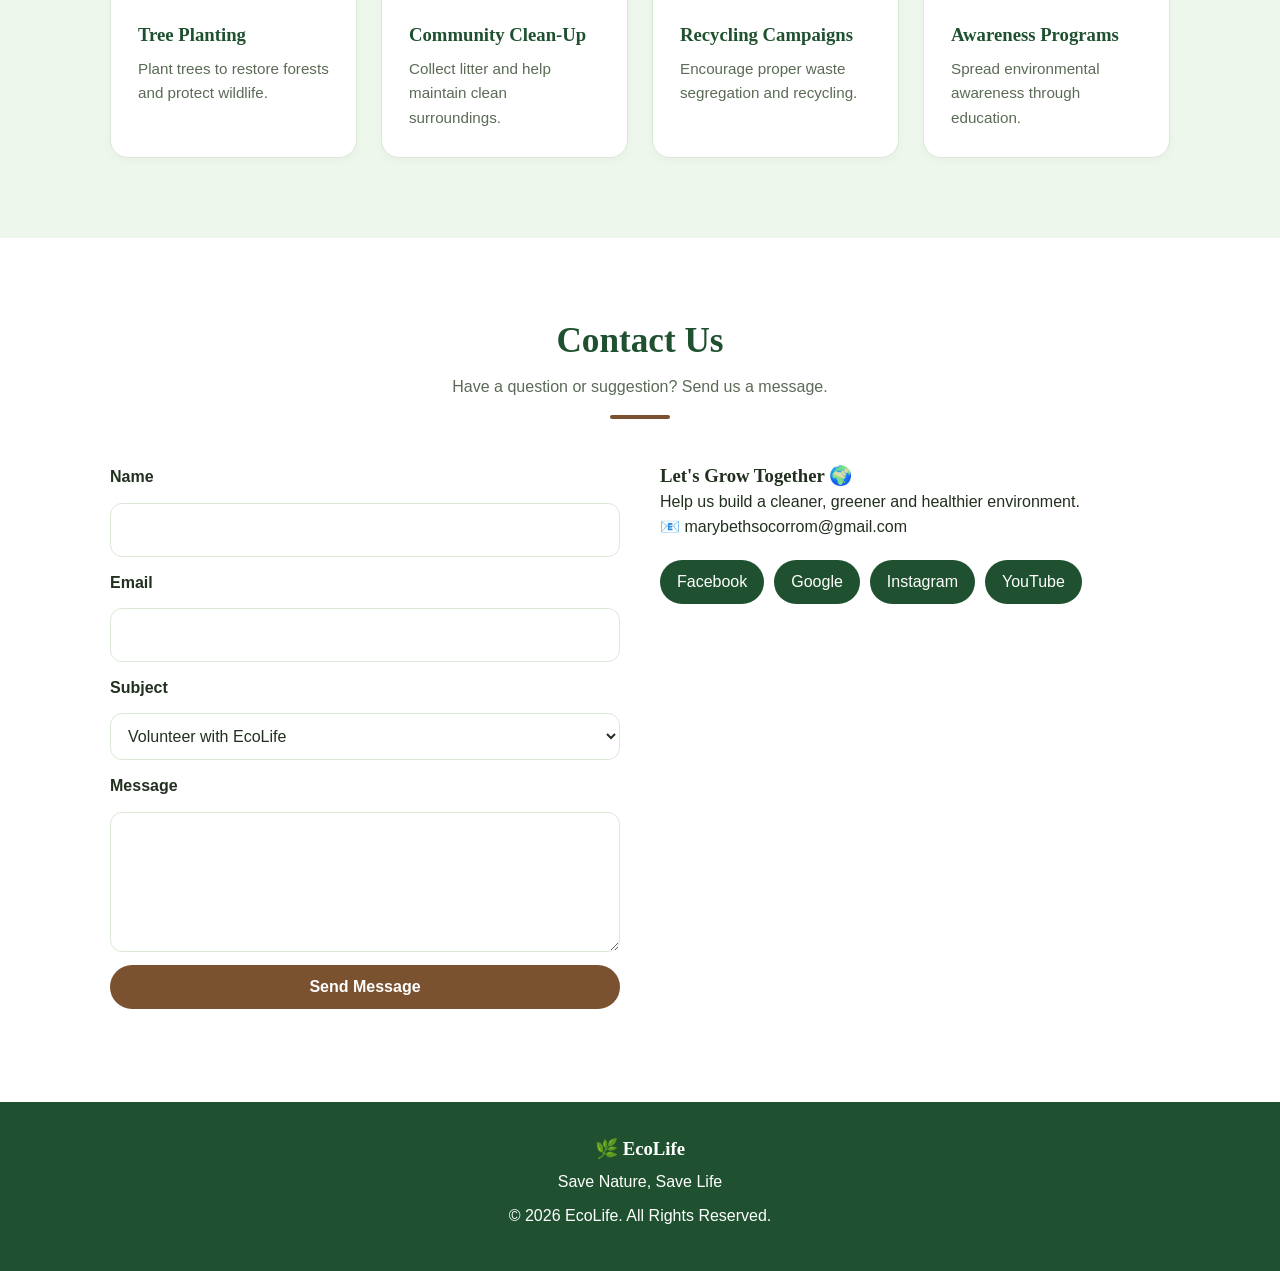
==== commit d47cb402: "Add files via upload" ====
--- a/index.html
+++ b/index.html
@@ -12,7 +12,6 @@
   <div class="wrap">
     <a href="index.html" class="logo">🌿 EcoLife</a>
     <button class="burger" id="burger">☰</button>
-
     <ul class="menu" id="menu">
       <li><a href="index.html" class="active">Home</a></li>
       <li><a href="#about">About Us</a></li>
@@ -44,7 +43,6 @@
       <div class="art">
         <div class="nature-art">🌳 🌱 🌍 🌳</div>
       </div>
-
       <div>
         <h3>Our Purpose</h3>
         <p>EcoLife exists to raise awareness about environmental problems and provide practical ways to help solve them.</p>
@@ -67,35 +65,11 @@
     </div>
 
     <div class="grid">
-      <div class="card">
-        <div class="ic">💧</div>
-        <h3>Save Water</h3>
-        <p>Turn off the tap while brushing and avoid wasting water.</p>
-      </div>
-
-      <div class="card">
-        <div class="ic">💡</div>
-        <h3>Save Electricity</h3>
-        <p>Turn off unused lights and appliances to save energy.</p>
-      </div>
-
-      <div class="card">
-        <div class="ic">🌳</div>
-        <h3>Plant Trees</h3>
-        <p>Plant native trees and help protect forests.</p>
-      </div>
-
-      <div class="card">
-        <div class="ic">🛍️</div>
-        <h3>Reduce Plastic</h3>
-        <p>Use reusable bags, bottles and containers.</p>
-      </div>
-
-      <div class="card">
-        <div class="ic">🧹</div>
-        <h3>Keep Surroundings Clean</h3>
-        <p>Dispose of waste properly and join community cleanups.</p>
-      </div>
+      <div class="card"><div class="ic">💧</div><h3>Save Water</h3><p>Turn off the tap while brushing and avoid wasting water.</p></div>
+      <div class="card"><div class="ic">💡</div><h3>Save Electricity</h3><p>Turn off unused lights and appliances to save energy.</p></div>
+      <div class="card"><div class="ic">🌳</div><h3>Plant Trees</h3><p>Plant native trees and help protect forests.</p></div>
+      <div class="card"><div class="ic">🛍️</div><h3>Reduce Plastic</h3><p>Use reusable bags, bottles and containers.</p></div>
+      <div class="card"><div class="ic">🧹</div><h3>Keep Surroundings Clean</h3><p>Dispose of waste properly and join community cleanups.</p></div>
     </div>
   </div>
 </section>
@@ -108,7 +82,6 @@
     </div>
 
     <div class="grid">
-
       <div class="card bin">
         <div class="ic">🍃</div>
         <h3>Biodegradable</h3>
@@ -156,7 +129,6 @@
           <li>Paint and chemicals</li>
         </ul>
       </div>
-
     </div>
   </div>
 </section>
@@ -169,29 +141,10 @@
     </div>
 
     <div class="grid">
-      <div class="card">
-        <div class="ic">🌱</div>
-        <h3>Tree Planting</h3>
-        <p>Plant trees to restore forests and protect wildlife.</p>
-      </div>
-
-      <div class="card">
-        <div class="ic">🧤</div>
-        <h3>Community Clean-Up</h3>
-        <p>Collect litter and help maintain clean surroundings.</p>
-      </div>
-
-      <div class="card">
-        <div class="ic">♻️</div>
-        <h3>Recycling Campaigns</h3>
-        <p>Encourage proper waste segregation and recycling.</p>
-      </div>
-
-      <div class="card">
-        <div class="ic">📢</div>
-        <h3>Awareness Programs</h3>
-        <p>Spread environmental awareness through education.</p>
-      </div>
+      <div class="card"><div class="ic">🌱</div><h3>Tree Planting</h3><p>Plant trees to restore forests and protect wildlife.</p></div>
+      <div class="card"><div class="ic">🧤</div><h3>Community Clean-Up</h3><p>Collect litter and help maintain clean surroundings.</p></div>
+      <div class="card"><div class="ic">♻️</div><h3>Recycling Campaigns</h3><p>Encourage proper waste segregation and recycling.</p></div>
+      <div class="card"><div class="ic">📢</div><h3>Awareness Programs</h3><p>Spread environmental awareness through education.</p></div>
     </div>
   </div>
 </section>
@@ -204,83 +157,37 @@
     </div>
 
     <div class="contact">
-
       <form id="contactForm">
-        <label for="name">Name</label>
+        <label>Name</label>
         <input type="text" id="name" required>
 
-        <label for="email">Email</label>
+        <label>Email</label>
         <input type="email" id="email" required>
 
-        <label for="subject">Subject</label>
+        <label>Subject</label>
         <select id="subject">
           <option>Volunteer with EcoLife</option>
           <option>Ask a Question</option>
           <option>Suggest an Idea</option>
         </select>
 
-        <label for="message">Message</label>
+        <label>Message</label>
         <textarea id="message" required></textarea>
 
         <button class="btn" type="submit">Send Message</button>
-
         <p id="response"></p>
       </form>
 
-      <div class="contact-info">
+      <div>
         <h3>Let's Grow Together 🌍</h3>
         <p>Help us build a cleaner, greener and healthier environment.</p>
-
-        <h3>Contact Information</h3>
-
-        <p>
-          📧 Email:
-          <a href="mailto:marybethsocorrom@gmail.com">
-            marybethsocorrom@gmail.com
-          </a>
-        </p>
-
-        <p>
-          🌐 Website: EcoLife - Save Nature, Save Life
-        </p>
-
-        <h3 class="social-title">Connect With Us</h3>
-
+        <p>📧 marybethsocorrom@gmail.com</p>
         <div class="social">
-
-          <a href="https://www.facebook.com/"
-             target="_blank" rel="noopener">
-            📘 Facebook
-          </a>
-
-          <a href="https://www.instagram.com/"
-             target="_blank" rel="noopener">
-            📸 Instagram
-          </a>
-
-          <a href="https://www.youtube.com/"
-             target="_blank" rel="noopener">
-            ▶️ YouTube
-          </a>
-
-          <a href="https://x.com/"
-             target="_blank" rel="noopener">
-            𝕏 X
-          </a>
-
-          <a href="https://www.google.com/"
-             target="_blank" rel="noopener">
-            🔍 Google
-          </a>
-
-          <button type="button" id="copyEmail" class="social-copy">
-            📋 Copy Email
-          </button>
-
+          <a href="https://facebook.com">Facebook</a>
+          <a href="https://Google.com">Google</a>
+          <a href="https://instagram.com">Instagram</a>
+          <a href="https://youtube.com">YouTube</a>
         </div>
-
-        <p id="copyMessage" class="copy-message"></p>
-
       </div>
     </div>
   </div>
@@ -289,18 +196,9 @@
 <footer>
   <h3>🌿 EcoLife</h3>
   <p>Save Nature, Save Life</p>
-
-  <p>
-    <a href="index.html">Home</a> |
-    <a href="projects.html">Projects</a> |
-    <a href="#about">About</a> |
-    <a href="#contact">Contact</a>
-  </p>
-
   <p>© <span id="year"></span> EcoLife. All Rights Reserved.</p>
 </footer>
 
 <script src="script.js"></script>
 </body>
 </html>
-
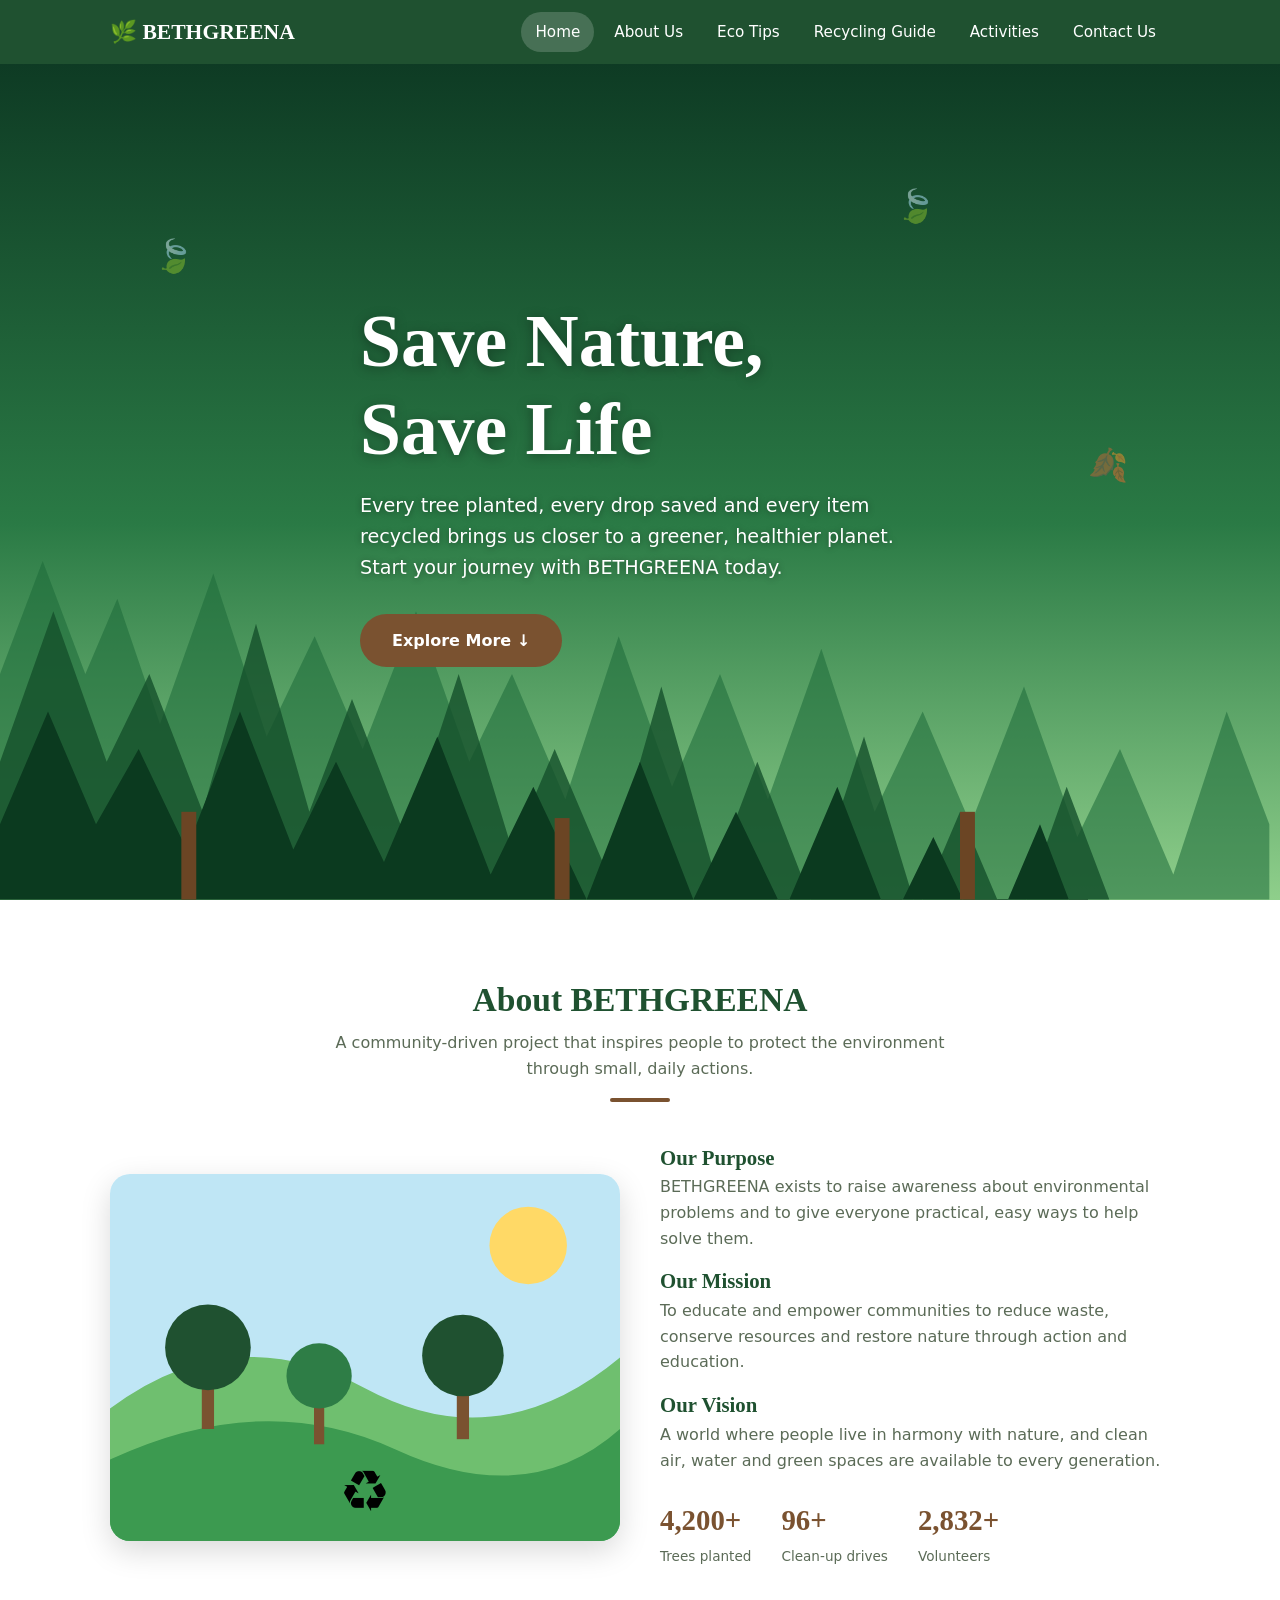
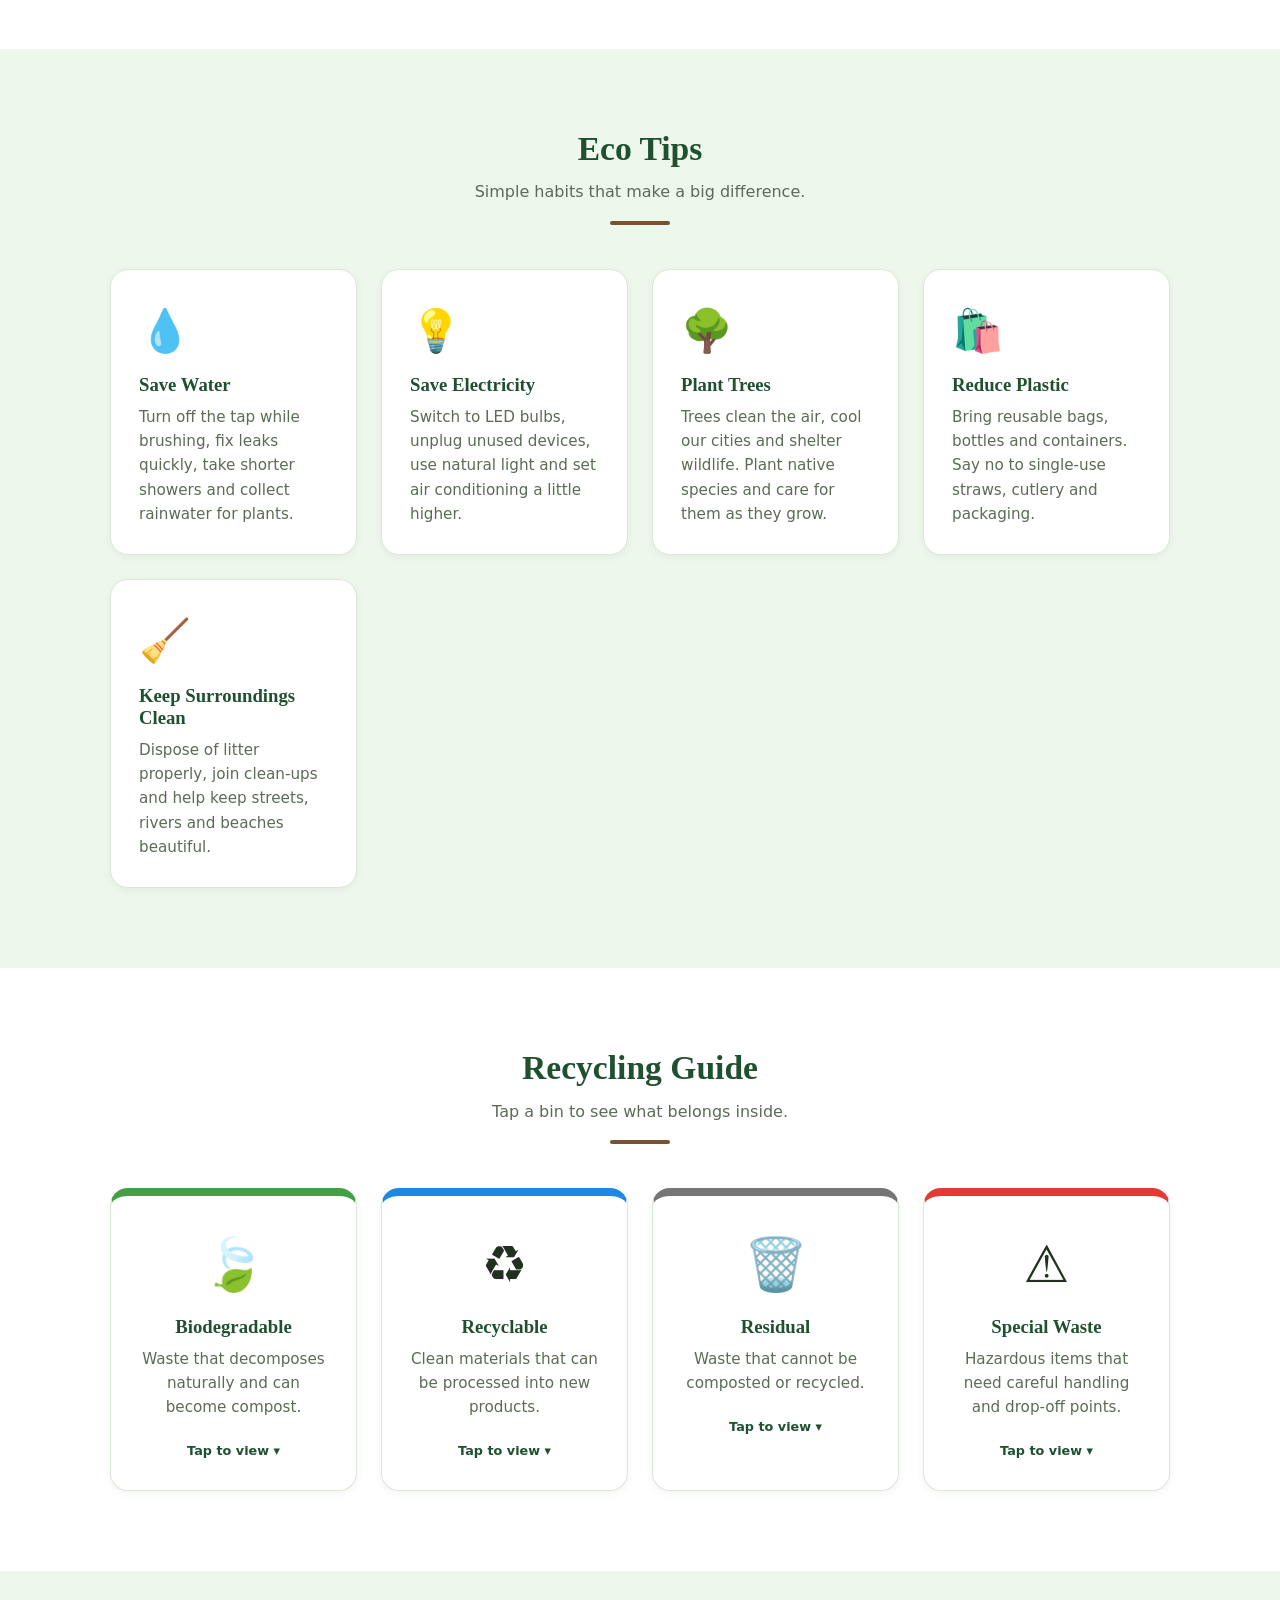
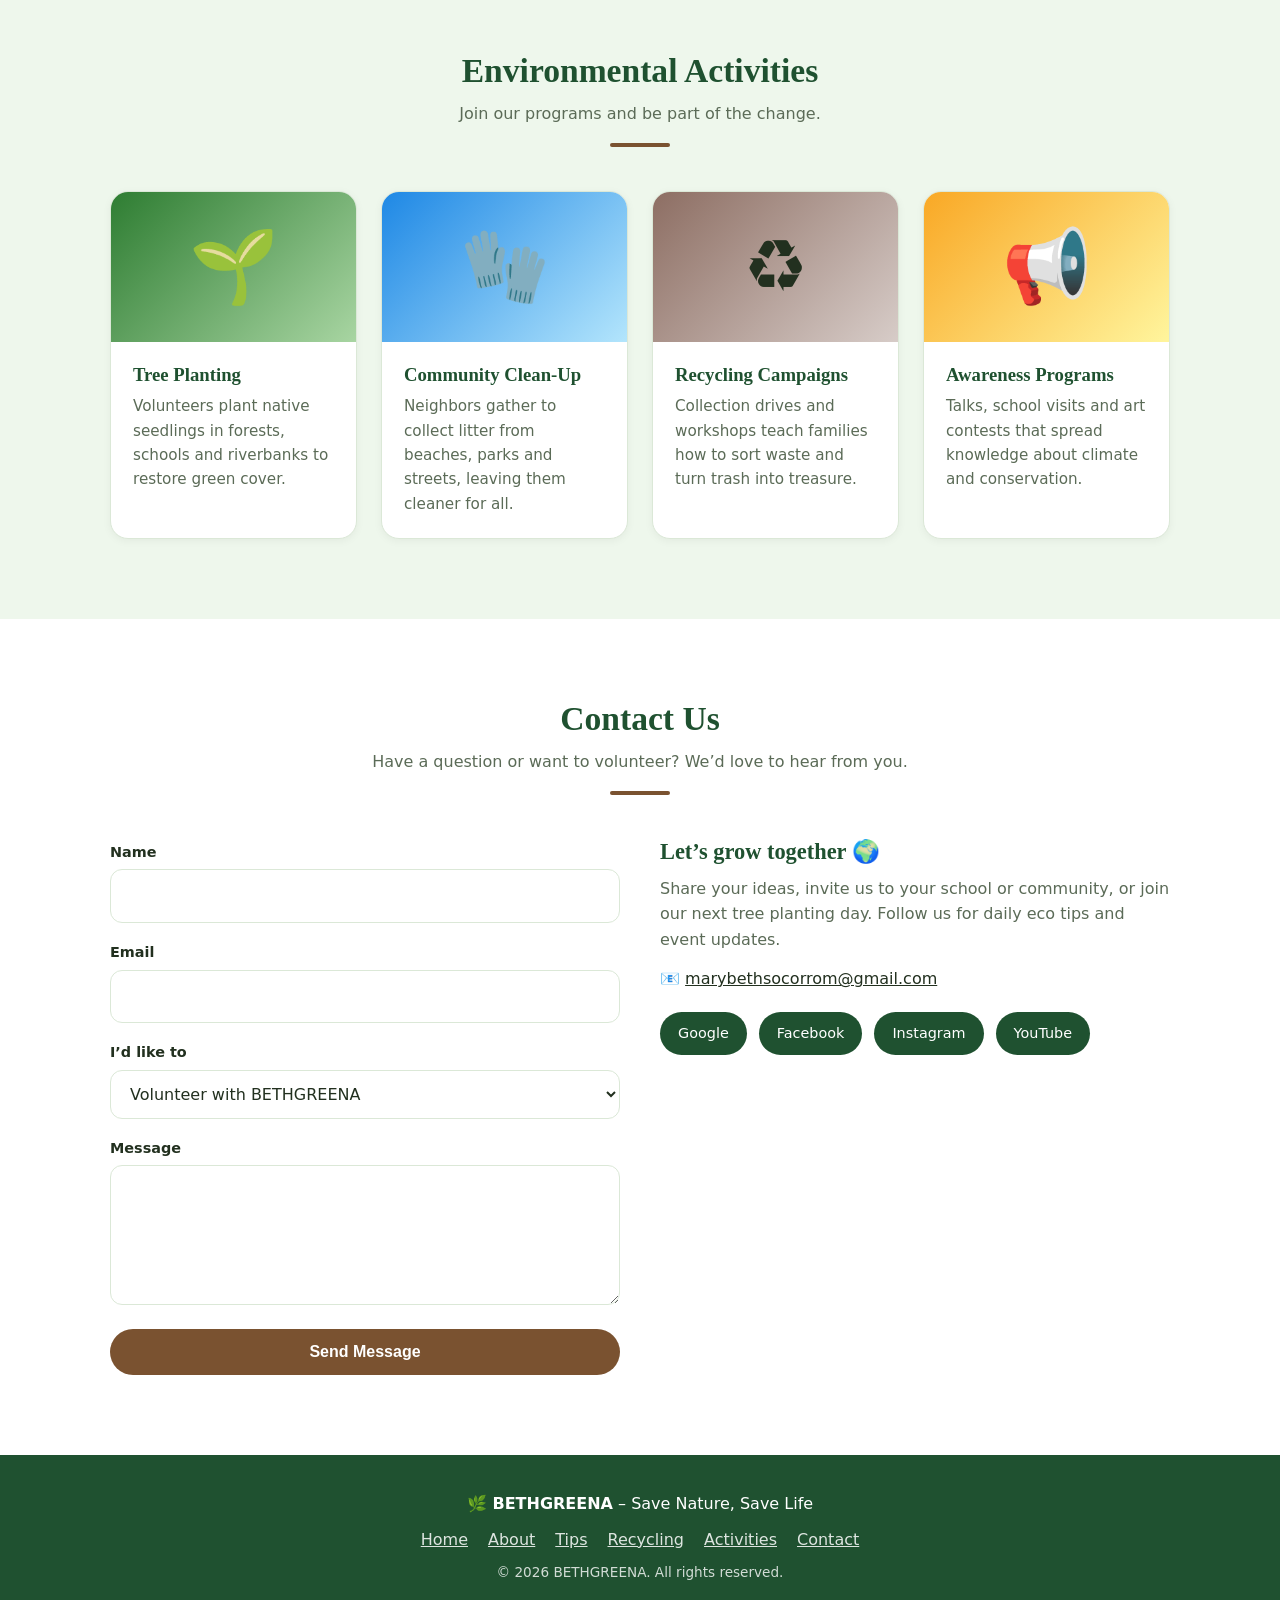
==== commit 4242282b: "Add files via upload" ====
--- a/index.html
+++ b/index.html
@@ -1,204 +1,283 @@
 <!DOCTYPE html>
 <html lang="en">
 <head>
-  <meta charset="UTF-8">
-  <meta name="viewport" content="width=device-width, initial-scale=1.0">
-  <title>EcoLife - Save Nature, Save Life</title>
-  <link rel="stylesheet" href="style.css">
+<meta charset="utf-8">
+<meta name="viewport" content="width=device-width, initial-scale=1, viewport-fit=cover">
+<title>BETHGREENA – Save Nature, Save Life</title>
+<style>
+:root{--forest:#1f5130;--leaf:#a8d5a2;--mint:#eef7ec;--brown:#7a5230;--bg:#fff;--text:#22301f;--card:#fff;--muted:#5b6b57;--line:#dbe8d7;
+box-sizing:border-box;padding-top:env(safe-area-inset-top,0px);padding-bottom:env(safe-area-inset-bottom,0px)}
+@media (prefers-color-scheme:dark){:root:not([data-theme="light"]){--forest:#6fbf7f;--leaf:#2f5a3a;--mint:#16221a;--brown:#c49a6c;--bg:#0f1812;--text:#e6efe3;--card:#1a2a1f;--muted:#9fb39b;--line:#2a3d2f}}
+*{box-sizing:border-box;margin:0}
+html{scroll-behavior:smooth;scroll-padding-top:calc(72px + env(safe-area-inset-top,0px))}
+body{font-family:system-ui,-apple-system,"Segoe UI",Roboto,sans-serif;background:var(--bg);color:var(--text);line-height:1.6}
+body::before{content:"";position:fixed;inset:0 0 auto;height:env(safe-area-inset-top,0px);background:var(--bg);z-index:60}
+h1,h2,h3{font-family:Georgia,"Times New Roman",serif;line-height:1.2}
+a{color:inherit}
+.wrap{max-width:1100px;margin:auto;padding:0 20px}
+section{padding:80px 0}
+.alt{background:var(--mint)}
+.title{text-align:center;margin-bottom:44px}
+.title h2{font-size:2.1rem;color:var(--forest)}
+.title p{color:var(--muted);max-width:620px;margin:10px auto 0}
+.title:after{content:"";display:block;width:60px;height:4px;border-radius:2px;background:var(--brown);margin:16px auto 0}
+nav{position:sticky;top:env(safe-area-inset-top,0px);z-index:50;background:var(--forest);color:#fff}
+@media (prefers-color-scheme:dark){:root:not([data-theme="light"]) nav{background:#173d25}}
+nav .wrap{display:flex;align-items:center;justify-content:space-between;height:64px}
+.logo{font-family:Georgia,serif;font-weight:700;font-size:1.35rem;text-decoration:none}
+.menu{display:flex;gap:6px;list-style:none;padding:0}
+.menu a{display:block;padding:8px 14px;border-radius:20px;text-decoration:none;font-size:.95rem;transition:.2s}
+.menu a:hover,.menu a.active{background:rgba(255,255,255,.18)}
+.burger{display:none;background:none;border:0;color:#fff;font-size:1.7rem;cursor:pointer}
+.hero{position:relative;min-height:calc(100vh - 64px);display:flex;align-items:center;color:#fff;overflow:hidden;background:linear-gradient(180deg,#0e3b24 0%,#2a7a45 55%,#8fcf8b 100%);padding:60px 0}
+.hero svg{position:absolute;bottom:0;left:0;width:100%;height:60%}
+.hero .wrap{position:relative;z-index:2}
+.hero h1{font-size:clamp(2.4rem,7vw,4.6rem);text-shadow:0 2px 12px rgba(0,0,0,.35)}
+.hero p{font-size:1.2rem;max-width:560px;margin:18px 0 30px;text-shadow:0 1px 6px rgba(0,0,0,.4)}
+.btn{display:inline-block;background:var(--brown);color:#fff;border:0;padding:14px 32px;border-radius:30px;font-size:1rem;font-weight:600;text-decoration:none;cursor:pointer;transition:.25s}
+.btn:hover{transform:translateY(-3px);box-shadow:0 8px 20px rgba(0,0,0,.25);filter:brightness(1.1)}
+.grid{display:grid;gap:24px;grid-template-columns:repeat(auto-fit,minmax(240px,1fr))}
+.card{background:var(--card);border:1px solid var(--line);border-radius:18px;padding:28px;transition:.3s;box-shadow:0 2px 8px rgba(0,0,0,.05)}
+.card:hover{transform:translateY(-8px);box-shadow:0 14px 30px rgba(31,81,48,.18);border-color:var(--forest)}
+.card .ic{font-size:2.6rem;margin-bottom:10px}
+.card h3{color:var(--forest);margin-bottom:8px}
+.card p{color:var(--muted);font-size:.95rem}
+.about{display:grid;gap:40px;grid-template-columns:1fr 1fr;align-items:center}
+.about .art{border-radius:20px;overflow:hidden;box-shadow:0 10px 30px rgba(0,0,0,.15)}
+.about .art svg{display:block;width:100%;height:auto}
+.about h3{color:var(--forest);margin:18px 0 4px;font-size:1.3rem}
+.about p{color:var(--muted)}
+.stats{display:flex;gap:30px;margin-top:24px;flex-wrap:wrap}
+.stats b{display:block;font-size:1.8rem;color:var(--brown);font-family:Georgia,serif}
+.stats span{font-size:.85rem;color:var(--muted)}
+.bin{border-top:8px solid var(--c);cursor:pointer;text-align:center}
+.bin .ic{font-size:3.2rem}
+.bin ul{list-style:none;padding:0;margin-top:12px;font-size:.9rem;text-align:left;max-height:0;overflow:hidden;opacity:0;transition:.4s;color:var(--text)}
+.bin.open ul{max-height:220px;opacity:1}
+.bin small{display:block;margin-top:10px;color:var(--forest);font-weight:600;font-size:.8rem}
+.act{padding:0;overflow:hidden}
+.act .pic{height:150px;display:flex;align-items:center;justify-content:center;font-size:4.5rem;background:linear-gradient(135deg,var(--a),var(--b));transition:.4s}
+.act:hover .pic{font-size:5.4rem}
+.act .body{padding:22px}
+.contact{display:grid;gap:40px;grid-template-columns:1fr 1fr}
+form{display:grid;gap:16px}
+label{font-weight:600;font-size:.9rem}
+select{width:100%;padding:13px 15px;border:1px solid var(--line);border-radius:12px;font:inherit;background:var(--card);color:var(--text);margin-top:5px}
+.inbox{background:var(--mint);border-top:4px solid var(--brown)}
+.inbox .item{background:var(--card);border:1px solid var(--line);border-radius:14px;padding:16px;margin-bottom:12px}
+.inbox .item small{color:var(--muted)}
+.inbox .item button{float:right;background:none;border:1px solid var(--line);border-radius:8px;color:var(--text);cursor:pointer;padding:4px 10px}
+input,textarea{width:100%;padding:13px 15px;border:1px solid var(--line);border-radius:12px;font:inherit;background:var(--card);color:var(--text);margin-top:5px}
+input:focus,textarea:focus{outline:2px solid var(--forest);border-color:transparent}
+textarea{min-height:140px;resize:vertical}
+.ok{display:none;background:var(--leaf);color:#12361f;padding:18px;border-radius:14px;font-weight:600}
+@media (prefers-color-scheme:dark){:root:not([data-theme="light"]) .ok{color:#e6efe3}}
+.ok.show{display:block;animation:pop .5s}
+.social{display:flex;gap:12px;margin-top:20px;flex-wrap:wrap}
+.social a{padding:10px 18px;border-radius:24px;background:var(--forest);color:#fff;text-decoration:none;font-size:.9rem;transition:.2s}
+@media (prefers-color-scheme:dark){:root:not([data-theme="light"]) .social a{color:#0f1812}}
+.social a:hover{background:var(--brown);transform:translateY(-3px)}
+footer{background:var(--forest);color:#fff;text-align:center;padding:36px 20px}
+@media (prefers-color-scheme:dark){:root:not([data-theme="light"]) footer{background:#173d25}}
+footer a{margin:0 10px;opacity:.85}
+.fade{opacity:0;transform:translateY(30px);transition:opacity .7s,transform .7s}
+.fade.in{opacity:1;transform:none}
+@keyframes pop{from{transform:scale(.9);opacity:0}to{transform:none;opacity:1}}
+@keyframes sway{50%{transform:translateX(8px)}}
+.hero .leaf{position:absolute;font-size:2rem;animation:sway 5s ease-in-out infinite;opacity:.5}
+@media (max-width:820px){
+ .burger{display:block}
+ .menu{position:absolute;top:64px;left:0;right:0;background:var(--forest);flex-direction:column;padding:10px 20px 18px;display:none}
+ .menu.open{display:flex}
+ .about,.contact{grid-template-columns:1fr}
+ section{padding:56px 0}
+}
+@media (prefers-reduced-motion:reduce){*{animation:none!important;transition:none!important}html{scroll-behavior:auto}}
+</style>
 </head>
 <body>
-
-<nav>
-  <div class="wrap">
-    <a href="index.html" class="logo">🌿 EcoLife</a>
-    <button class="burger" id="burger">☰</button>
-    <ul class="menu" id="menu">
-      <li><a href="index.html" class="active">Home</a></li>
-      <li><a href="#about">About Us</a></li>
-      <li><a href="#tips">Eco Tips</a></li>
-      <li><a href="#recycling">Recycling Guide</a></li>
-      <li><a href="#activities">Activities</a></li>
-      <li><a href="projects.html">Projects</a></li>
-      <li><a href="#contact">Contact Us</a></li>
-    </ul>
+<nav><div class="wrap">
+ <a class="logo" href="#home">🌿 BETHGREENA</a>
+ <button class="burger" id="burger" aria-label="Toggle menu">☰</button>
+ <ul class="menu" id="menu">
+  <li><a href="#home">Home</a></li><li><a href="#about">About Us</a></li><li><a href="#tips">Eco Tips</a></li>
+  <li><a href="#recycling">Recycling Guide</a></li><li><a href="#activities">Activities</a></li><li><a href="#contact">Contact Us</a></li><li id="inboxNav" hidden><a href="#inbox">📥 Inbox <span id="cnt"></span></a></li>
+ </ul>
+</div></nav>
+
+<header class="hero" id="home">
+ <span class="leaf" style="left:12%;top:20%">🍃</span><span class="leaf" style="left:70%;top:14%;animation-delay:1s">🍃</span><span class="leaf" style="left:85%;top:45%;animation-delay:2s">🍂</span>
+ <svg viewBox="0 0 1200 400" preserveAspectRatio="none" aria-hidden="true">
+  <g fill="#1d6b3a" opacity=".55"><path d="M0 400V220l40-90 40 90 30-60 40 100 50-120 50 130 45-80 45 90 50-110 50 120 40-70 50 100 50-130 50 120 45-90 45 100 50-120 50 130 45-80 45 90 50-110 50 120 40-70 50 100 50-130 40 90V400z"/></g>
+  <g fill="#14502b" opacity=".8"><path d="M0 400V290l50-120 50 120 40-70 50 110 50-150 50 150 40-90 50 110 50-130 50 140 40-80 50 100 50-150 50 150 40-90 50 110 50-130 50 140 40-80 50 100 50-120 40 90V400z"/></g>
+  <g fill="#0b3a1f"><path d="M0 400V340l45-90 45 90 40-60 45 80 50-110 50 110 40-70 45 80 50-100 50 110 40-70 50 90 50-110 50 110 40-70 45 80 50-100 50 110 40-70 50 90 50-100 45 100V400z"/></g>
+  <g fill="#6b4524"><rect x="170" y="330" width="14" height="70"/><rect x="520" y="335" width="14" height="65"/><rect x="900" y="330" width="14" height="70"/></g>
+ </svg>
+ <div class="wrap">
+  <h1>Save Nature,<br>Save Life</h1>
+  <p>Every tree planted, every drop saved and every item recycled brings us closer to a greener, healthier planet. Start your journey with BETHGREENA today.</p>
+  <a class="btn" href="#about">Explore More ↓</a>
+ </div>
+</header>
+
+<section id="about"><div class="wrap">
+ <div class="title fade"><h2>About BETHGREENA</h2><p>A community-driven project that inspires people to protect the environment through small, daily actions.</p></div>
+ <div class="about">
+  <div class="art fade">
+   <svg viewBox="0 0 500 360" role="img" aria-label="Illustration of a green hill with trees, sun and a recycling symbol">
+    <rect width="500" height="360" fill="#bfe6f5"/><circle cx="410" cy="70" r="38" fill="#ffd966"/>
+    <path d="M0 360V230q120-90 250-20t250-30v180z" fill="#6fbf6f"/><path d="M0 360V280q150-70 280-10t220-20v110z" fill="#3c9a50"/>
+    <g><rect x="90" y="190" width="12" height="60" fill="#7a5230"/><circle cx="96" cy="170" r="42" fill="#1f5130"/></g>
+    <g><rect x="200" y="215" width="10" height="50" fill="#7a5230"/><circle cx="205" cy="198" r="32" fill="#2e7d46"/></g>
+    <g><rect x="340" y="200" width="12" height="60" fill="#7a5230"/><circle cx="346" cy="178" r="40" fill="#1f5130"/></g>
+    <text x="250" y="330" font-size="56" text-anchor="middle">♻️</text>
+   </svg>
   </div>
-</nav>
-
-<header class="hero" id="home">
-  <div class="wrap">
-    <h1>Save Nature,<br>Save Life</h1>
-    <p>Every tree planted, every drop saved and every item recycled brings us closer to a greener, healthier planet.</p>
-    <a href="#about" class="btn">Explore More ↓</a>
+  <div class="fade">
+   <h3 style="margin-top:0">Our Purpose</h3><p>BETHGREENA exists to raise awareness about environmental problems and to give everyone practical, easy ways to help solve them.</p>
+   <h3>Our Mission</h3><p>To educate and empower communities to reduce waste, conserve resources and restore nature through action and education.</p>
+   <h3>Our Vision</h3><p>A world where people live in harmony with nature, and clean air, water and green spaces are available to every generation.</p>
+   <div class="stats"><div><b id="c1" data-n="5000">0</b><span>Trees planted</span></div><div><b id="c2" data-n="120">0</b><span>Clean-up drives</span></div><div><b id="c3" data-n="3500">0</b><span>Volunteers</span></div></div>
   </div>
-</header>
-
-<section id="about">
-  <div class="wrap">
-    <div class="title">
-      <h2>About EcoLife</h2>
-      <p>A community-driven project that inspires people to protect the environment through small, daily actions.</p>
-    </div>
-
-    <div class="about">
-      <div class="art">
-        <div class="nature-art">🌳 🌱 🌍 🌳</div>
-      </div>
-      <div>
-        <h3>Our Purpose</h3>
-        <p>EcoLife exists to raise awareness about environmental problems and provide practical ways to help solve them.</p>
-
-        <h3>Our Mission</h3>
-        <p>To educate and empower communities to reduce waste, conserve resources and restore nature.</p>
-
-        <h3>Our Vision</h3>
-        <p>A world where people live in harmony with nature and clean air, water and green spaces are available to everyone.</p>
-      </div>
-    </div>
+ </div>
+</div></section>
+
+<section id="tips" class="alt"><div class="wrap">
+ <div class="title fade"><h2>Eco Tips</h2><p>Simple habits that make a big difference.</p></div>
+ <div class="grid">
+  <div class="card fade"><div class="ic">💧</div><h3>Save Water</h3><p>Turn off the tap while brushing, fix leaks quickly, take shorter showers and collect rainwater for plants.</p></div>
+  <div class="card fade"><div class="ic">💡</div><h3>Save Electricity</h3><p>Switch to LED bulbs, unplug unused devices, use natural light and set air conditioning a little higher.</p></div>
+  <div class="card fade"><div class="ic">🌳</div><h3>Plant Trees</h3><p>Trees clean the air, cool our cities and shelter wildlife. Plant native species and care for them as they grow.</p></div>
+  <div class="card fade"><div class="ic">🛍️</div><h3>Reduce Plastic</h3><p>Bring reusable bags, bottles and containers. Say no to single-use straws, cutlery and packaging.</p></div>
+  <div class="card fade"><div class="ic">🧹</div><h3>Keep Surroundings Clean</h3><p>Dispose of litter properly, join clean-ups and help keep streets, rivers and beaches beautiful.</p></div>
+ </div>
+</div></section>
+
+<section id="recycling"><div class="wrap">
+ <div class="title fade"><h2>Recycling Guide</h2><p>Tap a bin to see what belongs inside.</p></div>
+ <div class="grid">
+  <div class="card bin fade" style="--c:#43a047" tabindex="0" role="button" aria-expanded="false"><div class="ic">🍃</div><h3>Biodegradable</h3><p>Waste that decomposes naturally and can become compost.</p>
+   <ul><li>🍌 Fruit and vegetable peels</li><li>🍂 Leaves and garden waste</li><li>🥚 Eggshells, coffee grounds</li><li>🍚 Leftover food</li></ul><small>Tap to view ▾</small></div>
+  <div class="card bin fade" style="--c:#1e88e5" tabindex="0" role="button" aria-expanded="false"><div class="ic">♻️</div><h3>Recyclable</h3><p>Clean materials that can be processed into new products.</p>
+   <ul><li>🍾 Glass bottles and jars</li><li>🥫 Metal cans</li><li>📰 Paper and cardboard</li><li>🧴 Clean plastic bottles</li></ul><small>Tap to view ▾</small></div>
+  <div class="card bin fade" style="--c:#757575" tabindex="0" role="button" aria-expanded="false"><div class="ic">🗑️</div><h3>Residual</h3><p>Waste that cannot be composted or recycled.</p>
+   <ul><li>🧻 Used tissues and diapers</li><li>🍬 Candy wrappers</li><li>🧽 Dirty sponges</li><li>🚬 Cigarette butts</li></ul><small>Tap to view ▾</small></div>
+  <div class="card bin fade" style="--c:#e53935" tabindex="0" role="button" aria-expanded="false"><div class="ic">⚠️</div><h3>Special Waste</h3><p>Hazardous items that need careful handling and drop-off points.</p>
+   <ul><li>🔋 Batteries</li><li>💻 Electronics (e-waste)</li><li>💊 Expired medicines</li><li>🧪 Paint and chemicals</li></ul><small>Tap to view ▾</small></div>
+ </div>
+</div></section>
+
+<section id="activities" class="alt"><div class="wrap">
+ <div class="title fade"><h2>Environmental Activities</h2><p>Join our programs and be part of the change.</p></div>
+ <div class="grid">
+  <div class="card act fade" style="--a:#2e7d32;--b:#a8d5a2"><div class="pic">🌱</div><div class="body"><h3>Tree Planting</h3><p>Volunteers plant native seedlings in forests, schools and riverbanks to restore green cover.</p></div></div>
+  <div class="card act fade" style="--a:#1e88e5;--b:#b3e5fc"><div class="pic">🧤</div><div class="body"><h3>Community Clean-Up</h3><p>Neighbors gather to collect litter from beaches, parks and streets, leaving them cleaner for all.</p></div></div>
+  <div class="card act fade" style="--a:#8d6e63;--b:#d7ccc8"><div class="pic">♻️</div><div class="body"><h3>Recycling Campaigns</h3><p>Collection drives and workshops teach families how to sort waste and turn trash into treasure.</p></div></div>
+  <div class="card act fade" style="--a:#f9a825;--b:#fff59d"><div class="pic">📢</div><div class="body"><h3>Awareness Programs</h3><p>Talks, school visits and art contests that spread knowledge about climate and conservation.</p></div></div>
+ </div>
+</div></section>
+
+<section id="contact"><div class="wrap">
+ <div class="title fade"><h2>Contact Us</h2><p>Have a question or want to volunteer? We’d love to hear from you.</p></div>
+ <div class="contact">
+  <form id="form" class="fade" novalidate>
+   <div><label for="n">Name</label><input id="n" required autocomplete="name"></div>
+   <div><label for="e">Email</label><input id="e" type="email" required autocomplete="email"></div>
+   <div><label for="t">I’d like to</label><select id="t"><option>Volunteer with BETHGREENA</option><option>Ask a question</option><option>Suggest an idea</option></select></div>
+   <div><label for="m">Message</label><textarea id="m" required></textarea></div>
+   <button class="btn" type="submit">Send Message</button>
+   <div class="ok" id="ok" role="status"></div>
+  </form>
+  <div class="fade">
+   <h3 style="color:var(--forest);font-size:1.4rem">Let’s grow together 🌍</h3>
+   <p style="color:var(--muted);margin-top:10px">Share your ideas, invite us to your school or community, or join our next tree planting day. Follow us for daily eco tips and event updates.</p>
+   <p style="margin-top:14px">📧 <a href="mailto:marybethsocorrom@gmail.com?subject=BETHGREENA%20message">marybethsocorrom@gmail.com</a></p>
+   <div class="social">
+    <a href="https://www.google.com" target="_blank" rel="noopener">Google</a>
+    <a href="https://www.facebook.com" target="_blank" rel="noopener">Facebook</a>
+    <a href="https://www.instagram.com" target="_blank" rel="noopener">Instagram</a>
+    <a href="https://www.youtube.com" target="_blank" rel="noopener">YouTube</a>
+   </div>
   </div>
-</section>
-
-<section id="tips" class="alt">
-  <div class="wrap">
-    <div class="title">
-      <h2>Eco Tips</h2>
-      <p>Simple habits that make a big difference.</p>
-    </div>
-
-    <div class="grid">
-      <div class="card"><div class="ic">💧</div><h3>Save Water</h3><p>Turn off the tap while brushing and avoid wasting water.</p></div>
-      <div class="card"><div class="ic">💡</div><h3>Save Electricity</h3><p>Turn off unused lights and appliances to save energy.</p></div>
-      <div class="card"><div class="ic">🌳</div><h3>Plant Trees</h3><p>Plant native trees and help protect forests.</p></div>
-      <div class="card"><div class="ic">🛍️</div><h3>Reduce Plastic</h3><p>Use reusable bags, bottles and containers.</p></div>
-      <div class="card"><div class="ic">🧹</div><h3>Keep Surroundings Clean</h3><p>Dispose of waste properly and join community cleanups.</p></div>
-    </div>
-  </div>
-</section>
-
-<section id="recycling">
-  <div class="wrap">
-    <div class="title">
-      <h2>Recycling Guide</h2>
-      <p>Click a category to discover the correct waste classification.</p>
-    </div>
-
-    <div class="grid">
-      <div class="card bin">
-        <div class="ic">🍃</div>
-        <h3>Biodegradable</h3>
-        <p>Waste that decomposes naturally.</p>
-        <ul>
-          <li>Fruit and vegetable peels</li>
-          <li>Leaves and garden waste</li>
-          <li>Eggshells</li>
-          <li>Food scraps</li>
-        </ul>
-      </div>
-
-      <div class="card bin">
-        <div class="ic">♻️</div>
-        <h3>Recyclable</h3>
-        <p>Materials that can be processed into new products.</p>
-        <ul>
-          <li>Glass bottles</li>
-          <li>Metal cans</li>
-          <li>Paper and cardboard</li>
-          <li>Clean plastic bottles</li>
-        </ul>
-      </div>
-
-      <div class="card bin">
-        <div class="ic">🗑️</div>
-        <h3>Residual</h3>
-        <p>Waste that cannot be composted or recycled.</p>
-        <ul>
-          <li>Used tissues</li>
-          <li>Candy wrappers</li>
-          <li>Dirty sponges</li>
-          <li>Diapers</li>
-        </ul>
-      </div>
-
-      <div class="card bin">
-        <div class="ic">⚠️</div>
-        <h3>Special Waste</h3>
-        <p>Items requiring careful handling.</p>
-        <ul>
-          <li>Batteries</li>
-          <li>Electronic waste</li>
-          <li>Expired medicines</li>
-          <li>Paint and chemicals</li>
-        </ul>
-      </div>
-    </div>
-  </div>
-</section>
-
-<section id="activities" class="alt">
-  <div class="wrap">
-    <div class="title">
-      <h2>Environmental Activities</h2>
-      <p>Small actions create a greener community.</p>
-    </div>
-
-    <div class="grid">
-      <div class="card"><div class="ic">🌱</div><h3>Tree Planting</h3><p>Plant trees to restore forests and protect wildlife.</p></div>
-      <div class="card"><div class="ic">🧤</div><h3>Community Clean-Up</h3><p>Collect litter and help maintain clean surroundings.</p></div>
-      <div class="card"><div class="ic">♻️</div><h3>Recycling Campaigns</h3><p>Encourage proper waste segregation and recycling.</p></div>
-      <div class="card"><div class="ic">📢</div><h3>Awareness Programs</h3><p>Spread environmental awareness through education.</p></div>
-    </div>
-  </div>
-</section>
-
-<section id="contact">
-  <div class="wrap">
-    <div class="title">
-      <h2>Contact Us</h2>
-      <p>Have a question or suggestion? Send us a message.</p>
-    </div>
-
-    <div class="contact">
-      <form id="contactForm">
-        <label>Name</label>
-        <input type="text" id="name" required>
-
-        <label>Email</label>
-        <input type="email" id="email" required>
-
-        <label>Subject</label>
-        <select id="subject">
-          <option>Volunteer with EcoLife</option>
-          <option>Ask a Question</option>
-          <option>Suggest an Idea</option>
-        </select>
-
-        <label>Message</label>
-        <textarea id="message" required></textarea>
-
-        <button class="btn" type="submit">Send Message</button>
-        <p id="response"></p>
-      </form>
-
-      <div>
-        <h3>Let's Grow Together 🌍</h3>
-        <p>Help us build a cleaner, greener and healthier environment.</p>
-        <p>📧 marybethsocorrom@gmail.com</p>
-        <div class="social">
-          <a href="https://facebook.com">Facebook</a>
-          <a href="https://Google.com">Google</a>
-          <a href="https://instagram.com">Instagram</a>
-          <a href="https://youtube.com">YouTube</a>
-        </div>
-      </div>
-    </div>
-  </div>
-</section>
+ </div>
+</div></section>
+
+<section id="inbox" class="inbox" hidden><div class="wrap">
+ <div class="title"><h2>Volunteer Inbox</h2><p>Only you (the owner) can see this. New messages and volunteer sign-ups appear here.</p></div>
+ <div id="inboxList"></div>
+</div></section>
 
 <footer>
-  <h3>🌿 EcoLife</h3>
-  <p>Save Nature, Save Life</p>
-  <p>© <span id="year"></span> EcoLife. All Rights Reserved.</p>
+ <p><b>🌿 BETHGREENA</b> – Save Nature, Save Life</p>
+ <p style="margin:10px 0"><a href="#home">Home</a><a href="#about">About</a><a href="#tips">Tips</a><a href="#recycling">Recycling</a><a href="#activities">Activities</a><a href="#contact">Contact</a></p>
+ <p style="font-size:.85rem;opacity:.8">© <span id="yr">2026</span> BETHGREENA. All rights reserved.</p>
 </footer>
 
-<script src="script.js"></script>
+<script>
+const menu=document.getElementById('menu');
+document.getElementById('burger').onclick=()=>menu.classList.toggle('open');
+menu.querySelectorAll('a').forEach(a=>a.onclick=()=>menu.classList.remove('open'));
+document.getElementById('yr').textContent=new Date().getFullYear();
+// fade-in + counters
+const io=new IntersectionObserver(es=>es.forEach(e=>{if(e.isIntersecting){e.target.classList.add('in');io.unobserve(e.target)}}),{threshold:.15});
+document.querySelectorAll('.fade').forEach(el=>io.observe(el));
+const co=new IntersectionObserver(es=>es.forEach(e=>{if(!e.isIntersecting)return;co.unobserve(e.target);
+ const t=+e.target.dataset.n;let v=0;const s=Math.max(1,Math.ceil(t/60));
+ const i=setInterval(()=>{v=Math.min(t,v+s);e.target.textContent=v.toLocaleString()+'+';if(v>=t)clearInterval(i)},25)}));
+document.querySelectorAll('[data-n]').forEach(el=>co.observe(el));
+// active nav link
+const links=[...menu.querySelectorAll('a')];
+const so=new IntersectionObserver(es=>es.forEach(e=>{if(e.isIntersecting)links.forEach(l=>l.classList.toggle('active',l.getAttribute('href')==='#'+e.target.id))}),{rootMargin:'-45% 0px -50% 0px'});
+document.querySelectorAll('header[id],section[id]').forEach(s=>so.observe(s));
+// recycling cards
+document.querySelectorAll('.bin').forEach(b=>{
+ const t=()=>{const o=b.classList.toggle('open');b.setAttribute('aria-expanded',o)};
+ b.onclick=t;b.onkeydown=e=>{if(e.key==='Enter'||e.key===' '){e.preventDefault();t()}};
+});
+// contact form
+const dbP=(window.claude?window.claude.use('db'):Promise.resolve(null)).catch(()=>null);
+(async()=>{
+ const u=window.claude?await window.claude.use('user').catch(()=>null):null;
+ if(!u||!(await u.isOwner()))return;
+ const db=await dbP;if(!db)return;
+ const box=document.getElementById('inbox'),list=document.getElementById('inboxList');box.hidden=false;document.getElementById('inboxNav').hidden=false;
+ db.collection('volunteers').orderBy('sent','desc').onSnapshot(s=>{
+  list.textContent='';
+  const unread=s.docs.filter(x=>!(x.data()||{}).read).length;document.getElementById('cnt').textContent=unread?'('+unread+')':'';
+  if(s.empty){list.textContent='No messages yet.';return}
+  s.docs.forEach(d=>{const v=d.data()||{};const it=document.createElement('div');it.className='item';
+   const h=document.createElement('b');h.textContent=(v.name||'')+' – '+(v.type||'');
+   const a=document.createElement('a');a.href='mailto:'+encodeURIComponent(v.email||'');a.textContent=' '+(v.email||'');
+   const sm=document.createElement('small');sm.textContent=' · '+new Date(v.sent||0).toLocaleString();
+   const p=document.createElement('p');p.textContent=v.message||'';
+   const bd=document.createElement('button');bd.textContent='Delete';bd.onclick=()=>db.doc('volunteers/'+d.id).delete().catch(()=>{bd.textContent='Could not delete'});
+   const br=document.createElement('button');br.textContent=v.read?'Mark unread':'Mark read';br.style.marginRight='8px';br.onclick=()=>db.doc('volunteers/'+d.id).update({read:!v.read}).catch(()=>{br.textContent='Could not update'});
+   if(v.read)it.style.opacity='.6';
+   it.append(bd,br,h,a,sm,p);list.append(it)});
+ },()=>{list.textContent='Could not load messages.'});
+})();
+document.getElementById('form').onsubmit=async e=>{
+ e.preventDefault();
+ const n=document.getElementById('n'),em=document.getElementById('e'),m=document.getElementById('m'),ok=document.getElementById('ok');
+ if(!n.value.trim()||!/^\S+@\S+\.\S+$/.test(em.value)||!m.value.trim()){
+  ok.className='ok show';ok.style.background='#f8d7c4';ok.style.color='#5a2a10';
+  ok.textContent='Please fill in your name, a valid email and a message.';return}
+ const form=e.target,data={name:n.value.trim(),email:em.value.trim(),message:m.value.trim(),type:document.getElementById('t').value,sent:Date.now()};
+ ok.style.background='';ok.style.color='';ok.className='ok show';ok.textContent='Sending…';
+ try{
+  const db=await dbP;if(!db)throw 0;
+  const us=await window.claude.use('user');const me=us&&await us.me();if(!me||!me.id)throw 0;
+  await db.doc('volunteers/'+me.id).set(data);
+  ok.textContent='✅ Thank you, '+data.name+'! Your message has been sent. We’ll reply to '+data.email+' soon.';
+  form.reset();
+ }catch(err){
+  ok.style.background='#f8d7c4';ok.style.color='#5a2a10';
+  ok.textContent='Sorry, your message could not be saved here. ';
+  const ml=document.createElement('a');ml.textContent='Click to email us directly instead.';
+  ml.href='mailto:marybethsocorrom@gmail.com?subject='+encodeURIComponent('BETHGREENA: '+data.type)+'&body='+encodeURIComponent(data.message+'\n\n'+data.name+' ('+data.email+')');
+  ok.append(ml);
+ }
+};
+</script>
 </body>
 </html>
